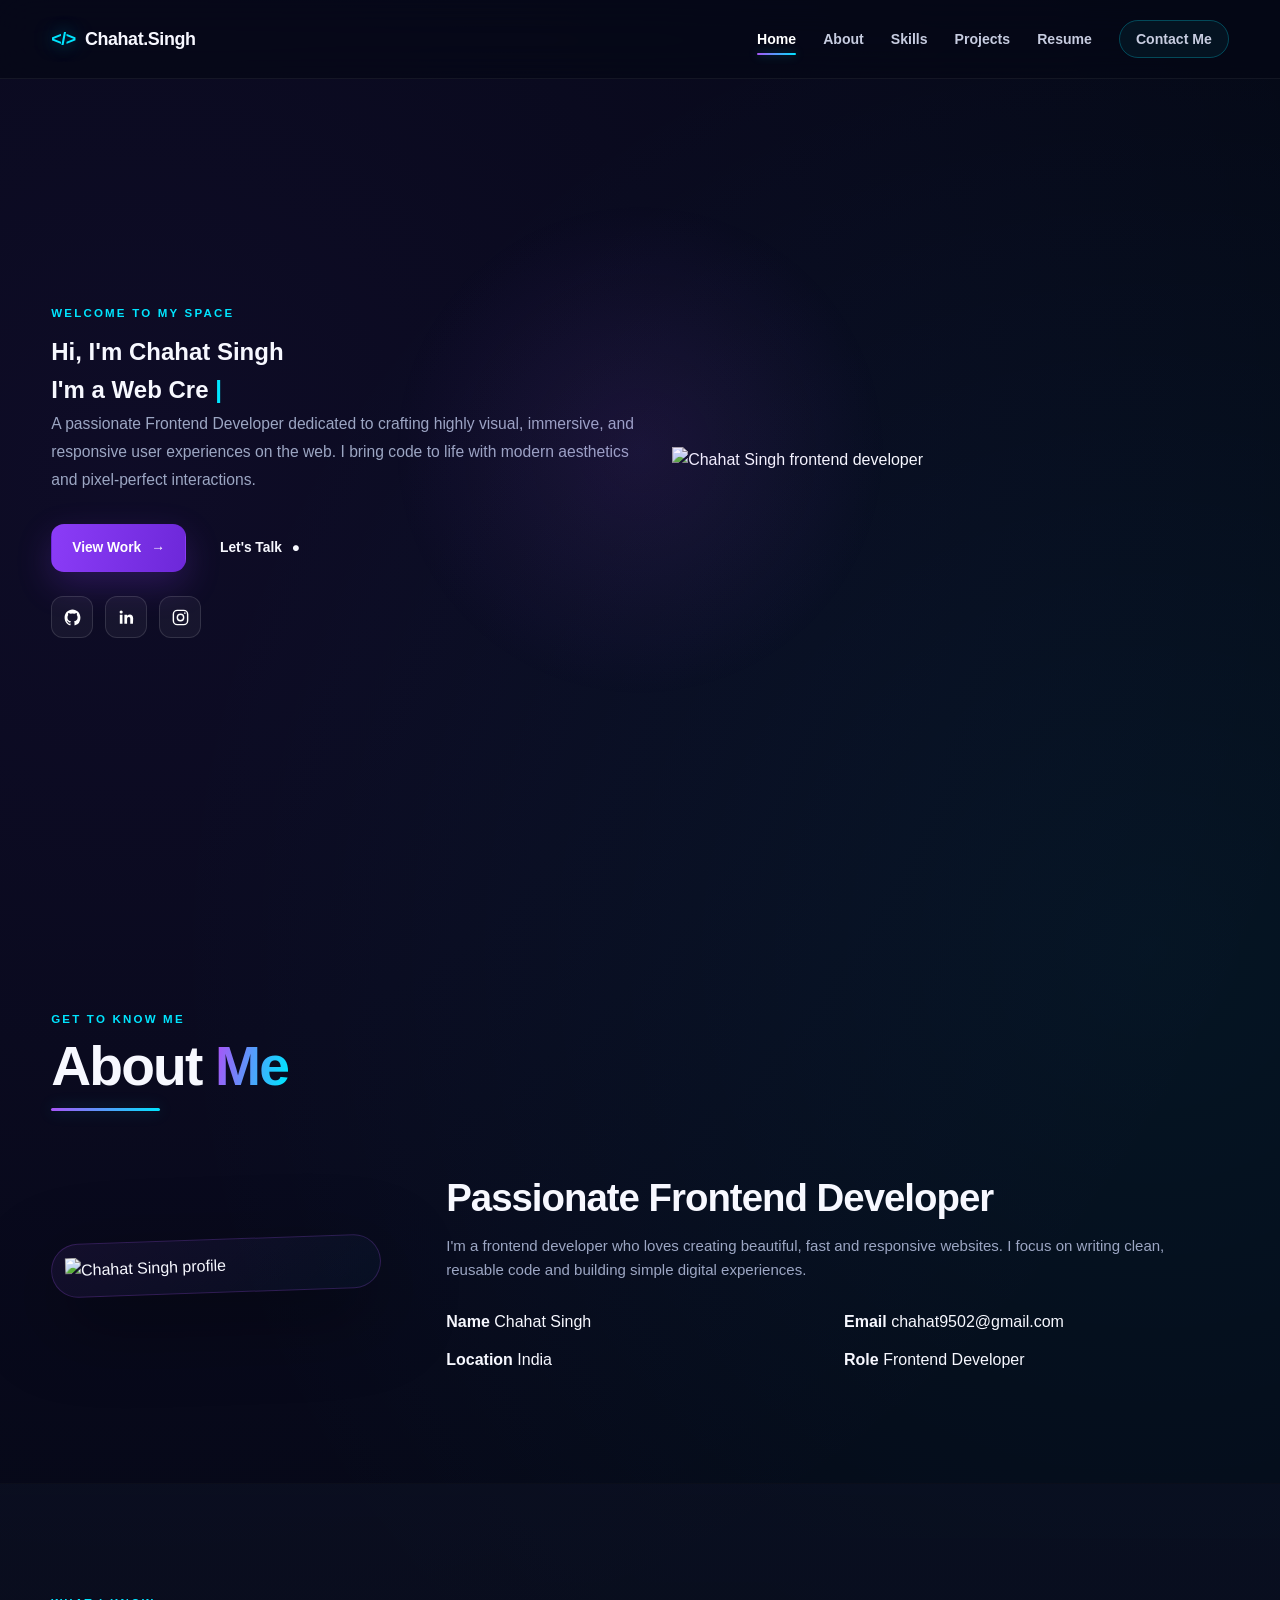
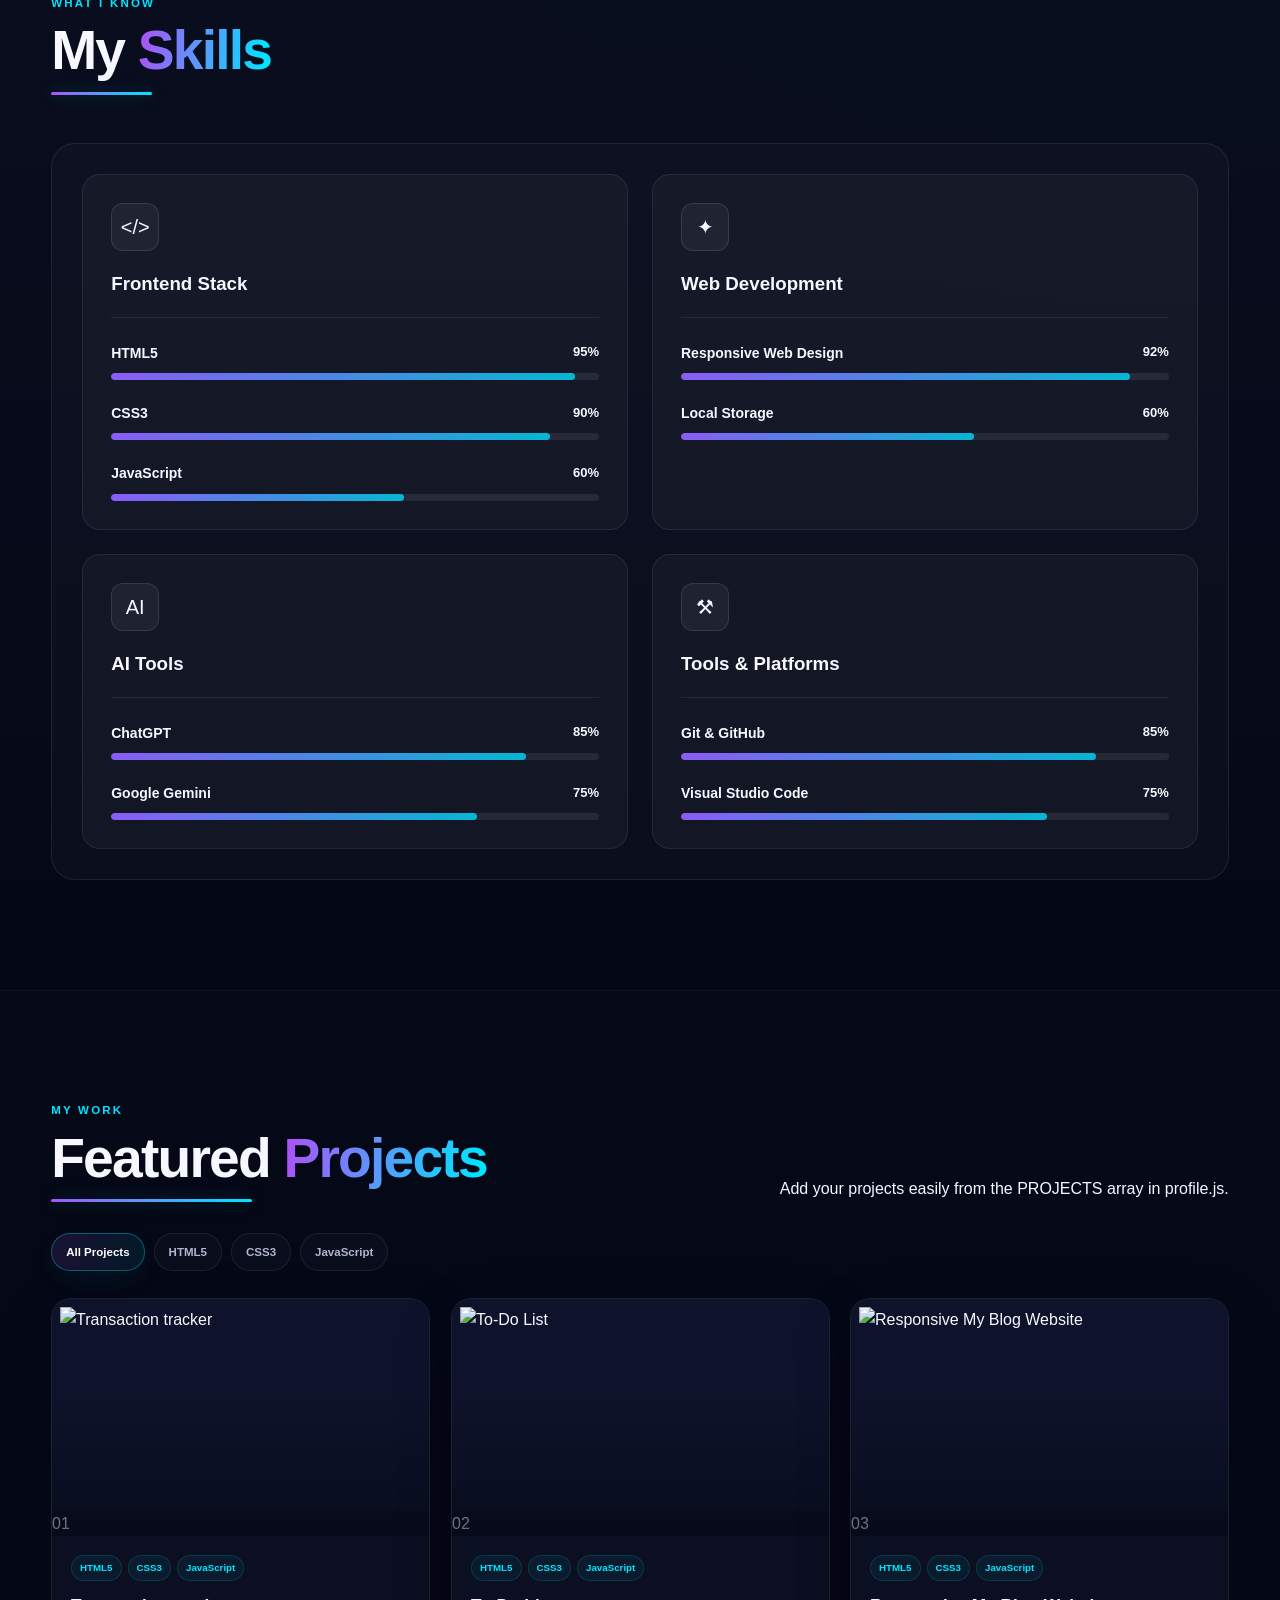
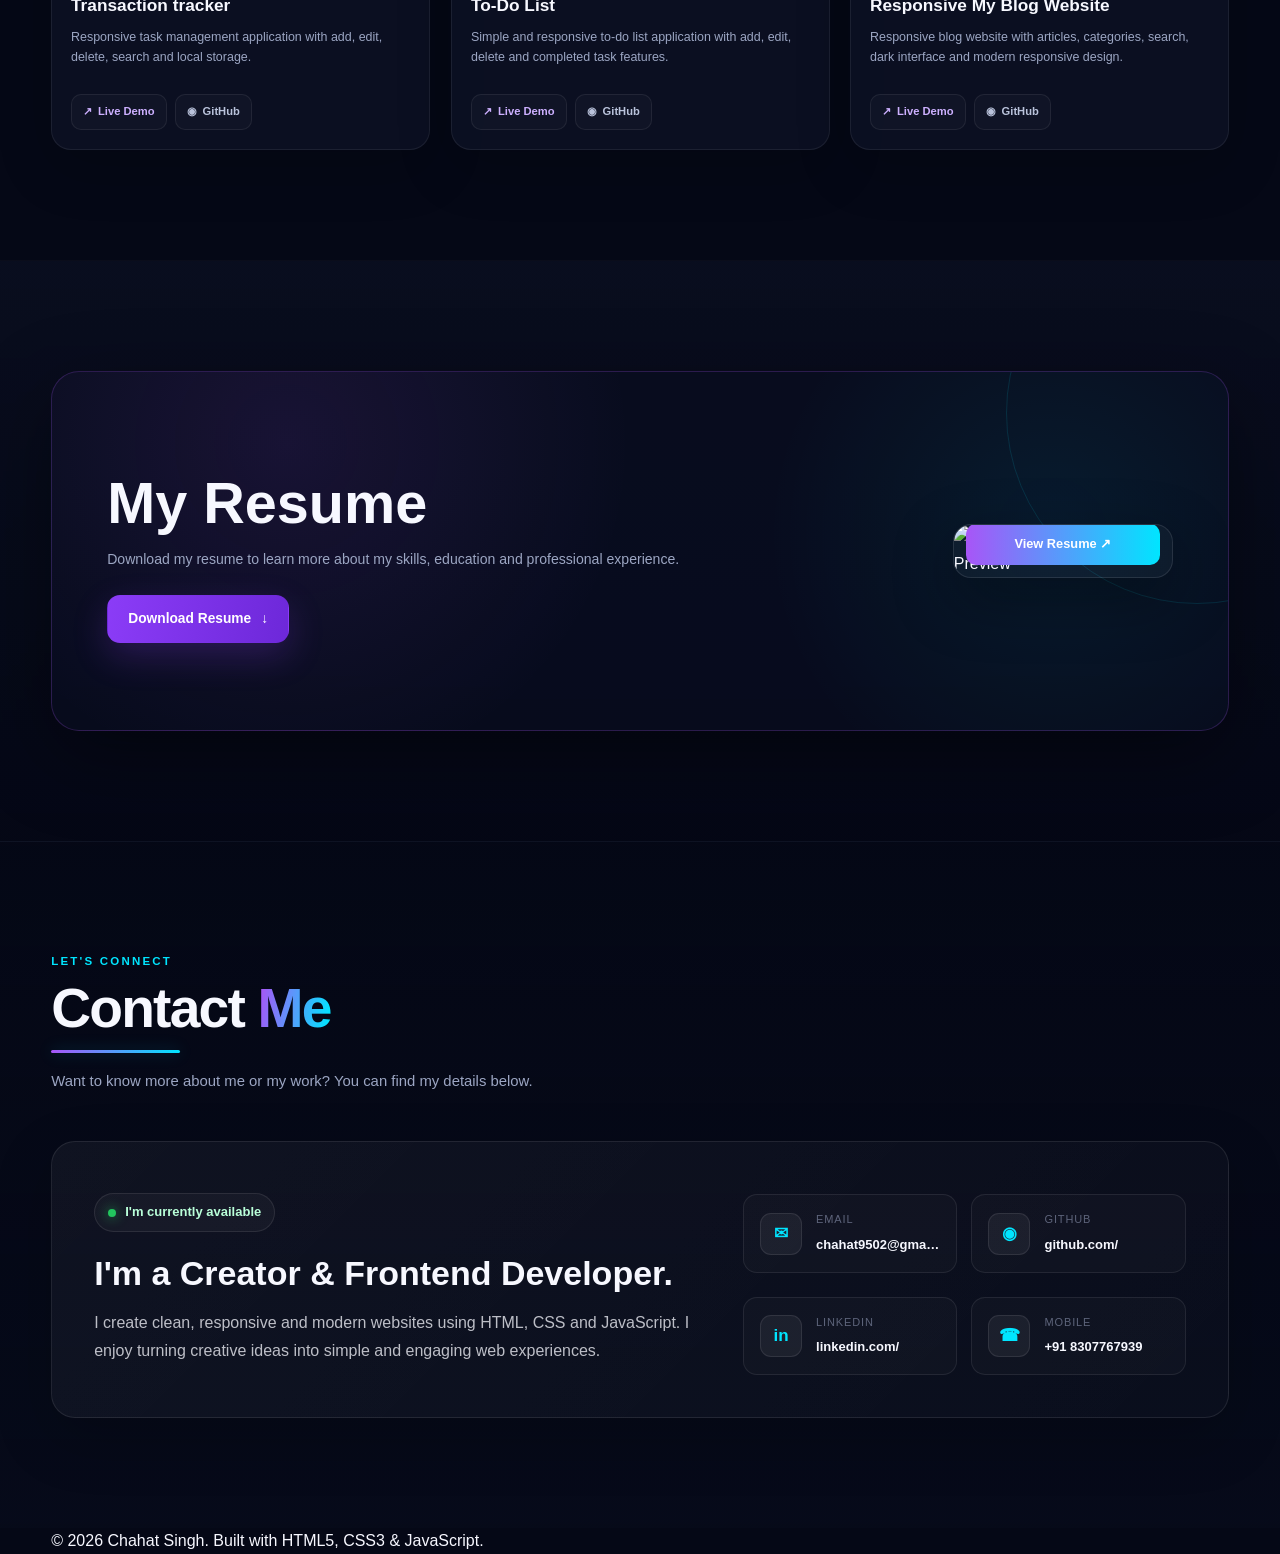
==== index.html @ 779149fe "Rename portofolio.html to index.html" ====
<!DOCTYPE html>
<html lang="en">

<head>

  <meta charset="UTF-8">

  <meta name="viewport" content="width=device-width, initial-scale=1.0">

  <meta
    name="description"
    content="Modern responsive frontend developer portfolio"
  >

  <meta
    name="author"
    content="Chahat Singh"
  >

  <title>Chahat Singh | Frontend Developer</title>

  <link rel="stylesheet" href="profile.css">

</head>


<body>

  <header class="header">

    <nav class="navbar container">

      <a href="#home" class="logo">

        <span class="logo-icon">&lt;/&gt;</span>

        <span>
          Chahat<span class="logo-dot">.</span>Singh
        </span>

      </a>

      <button
        class="menu-toggle"
        id="menuToggle"
        aria-label="Open menu"
        aria-expanded="false"
        type="button"
      >
        ☰
      </button>

      <ul class="nav-links" id="navLinks">

        <li>
          <a
            href="#home"
            class="nav-link active"
          >
            Home
          </a>
        </li>

        <li>
          <a
            href="#about"
            class="nav-link"
          >
            About
          </a>
        </li>

        <li>
          <a
            href="#skills"
            class="nav-link"
          >
            Skills
          </a>
        </li>

        <li>
          <a
            href="#projects"
            class="nav-link"
          >
            Projects
          </a>
        </li>

        <li>
          <a
            href="#resume"
            class="nav-link"
          >
            Resume
          </a>
        </li>

        <li>
          <a
            href="#contact"
            class="nav-link contact-nav"
          >
            Contact Me
          </a>
        </li>

      </ul>

    </nav>

  </header>

  <main>

    <section
      class="hero section"
      id="home"
    >

      <div class="container hero-grid">

        <div class="hero-content">

          <p class="eyebrow">
            WELCOME TO MY SPACE
          </p>


          <h1>
            Hi, I'm
            <span>Chahat Singh</span>
          </h1>


          <h2>

            I'm a

            <span id="typingText">
              Creative Coder
            </span>

            <span class="typing-cursor">
              |
            </span>

          </h2>


          <p class="hero-text">

            A passionate Frontend Developer dedicated to
            crafting highly visual, immersive, and responsive
            user experiences on the web. I bring code to life
            with modern aesthetics and pixel-perfect
            interactions.

          </p>
          <div class="hero-buttons">

            <a
              href="#projects"
              class="btn btn-primary"
            >

              View Work

              <span>→</span>

            </a>


            <a
              href="#contact"
              class="btn btn-outline"
            >

              Let's Talk

              <span>●</span>

            </a>

          </div>

          <div class="social-links">
            <a
              href="https://github.com/chahat9502-crypto"
              target="_blank"
              rel="noopener noreferrer"
              aria-label="GitHub"
              title="GitHub"
              class="social-icon github"
            >

              <svg
                viewBox="0 0 24 24"
                aria-hidden="true"
              >
                <path
                  d="M12 2C6.48 2 2 6.58 2 12.22c0 4.51 2.87 8.34 6.84 9.69.5.1.68-.22.68-.49v-1.73c-2.78.62-3.37-1.37-3.37-1.37-.45-1.18-1.11-1.49-1.11-1.49-.91-.64.07-.63.07-.63 1 .08 1.53 1.06 1.53 1.06.9 1.58 2.34 1.12 2.91.86.09-.67.35-1.12.64-1.38-2.22-.26-4.55-1.15-4.55-5.07 0-1.12.39-2.03 1.03-2.75-.1-.26-.45-1.31.1-2.72 0 0 .84-.28 2.75 1.05a9.2 9.2 0 0 1 5 0c1.91-1.33 2.75-1.05 2.75-1.05.55 1.41.2 2.46.1 2.72.64.72 1.03 1.63 1.03 2.75 0 3.93-2.34 4.8-4.57 5.06.36.32.68.94.68 1.9v2.82c0 .27.18.6.69.49A10.25 10.25 0 0 0 22 12.22C22 6.58 17.52 2 12 2Z"
                />
              </svg>

            </a>

            <a
              href="https://www.linkedin.com/in/chahat-saini-04a1b9371"
              target="_blank"
              rel="noopener noreferrer"
              aria-label="LinkedIn"
              title="LinkedIn"
              class="social-icon linkedin"
            >

              <svg
                viewBox="0 0 24 24"
                aria-hidden="true"
              >
                <path
                  d="M6.94 8.5H3.56V20h3.38V8.5ZM5.25 3A2 2 0 1 0 5.25 7 2 2 0 0 0 5.25 3ZM20.44 13.41c0-3.46-1.85-5.07-4.32-5.07-1.99 0-2.88 1.1-3.38 1.87V8.5H9.36V20h3.38v-5.69c0-1.5.28-2.95 2.14-2.95 1.84 0 1.87 1.72 1.87 3.05V20h3.38l.31-6.59Z"
                />
              </svg>

            </a>

            <a
              href="https://www.instagram.com/"
              target="_blank"
              rel="noopener noreferrer"
              aria-label="Instagram"
              title="Instagram"
              class="social-icon instagram"
            >

              <svg
                viewBox="0 0 24 24"
                aria-hidden="true"
              >
                <rect
                  x="3"
                  y="3"
                  width="18"
                  height="18"
                  rx="5"
                  ry="5"
                />

                <circle
                  cx="12"
                  cy="12"
                  r="4"
                />

                <circle
                  cx="17.5"
                  cy="6.5"
                  r="1"
                  class="instagram-dot"
                />

              </svg>

            </a>

          </div>

        </div>
        <div class="hero-image">

          <div class="glow"></div>

          <div class="hero-ring"></div>

          <img
            src="images/avatar.png"
            alt="Chahat Singh frontend developer"
          >

        </div>

      </div>

    </section>

    <section
      class="section"
      id="about"
    >

      <div class="container">


        <div class="section-heading">

          <p class="eyebrow">
            GET TO KNOW ME
          </p>

          <h2>
            About
            <span>Me</span>
          </h2>

        </div>



        <div class="about-grid reveal">
          <div class="profile-card">

            <div class="profile-glow"></div>

            <img
              src="images/avatar.png"
              alt="Chahat Singh profile"
            >

          </div>
          <div class="about-content">

            <h3>
              Passionate Frontend Developer
            </h3>


            <p>

              I'm a frontend developer who loves creating
              beautiful, fast and responsive websites.
              I focus on writing clean, reusable code
              and building simple digital experiences.

            </p>


            <div class="info-grid">


              <div class="info-item">

                <strong>
                  Name
                </strong>

                <span>
                  Chahat Singh
                </span>

              </div>


              <div class="info-item">

                <strong>
                  Email
                </strong>

                <span>
                  chahat9502@gmail.com
                </span>

              </div>


              <div class="info-item">

                <strong>
                  Location
                </strong>

                <span>
                  India
                </span>

              </div>


              <div class="info-item">

                <strong>
                  Role
                </strong>

                <span>
                  Frontend Developer
                </span>

              </div>


            </div>

          </div>

        </div>

      </div>

    </section>

    <section class="section section-alt" id="skills">
      <div class="container">
        <div class="section-heading">
          <p class="eyebrow">WHAT I KNOW</p>
          <h2>My <span>Skills</span></h2>
        </div>

        <div class="skills-container reveal">
          <div class="skill-card">
            <div class="skill-card-icon">&lt;/&gt;</div>
            <h3>Frontend Stack</h3>
            <div class="skill-line"></div>
            <div class="skill-item">
              <div class="skill-top"><h4>HTML5</h4><span>95%</span></div>
              <div class="progress"><span style="width:95%"></span></div>
            </div>
            <div class="skill-item">
              <div class="skill-top"><h4>CSS3 </h4><span>90%</span></div>
              <div class="progress"><span style="width:90%"></span></div>
            </div>
            <div class="skill-item">
              <div class="skill-top"><h4>JavaScript</h4><span>60%</span></div>
              <div class="progress"><span style="width:60%"></span></div>
            </div>
          </div>

          <div class="skill-card">
            <div class="skill-card-icon">✦</div>
            <h3>Web Development</h3>
            <div class="skill-line"></div>
            <div class="skill-item">
              <div class="skill-top"><h4>Responsive Web Design</h4><span>92%</span></div>
              <div class="progress"><span style="width:92%"></span></div>
            </div>
            <div class="skill-item">
              <div class="skill-top"><h4>Local Storage</h4><span>60%</span></div>
              <div class="progress"><span style="width:60%"></span></div>
            </div>
          </div>

          <div class="skill-card">
            <div class="skill-card-icon">AI</div>
            <h3>AI Tools</h3>
            <div class="skill-line"></div>
            <div class="skill-item">
              <div class="skill-top"><h4>ChatGPT</h4><span>85%</span></div>
              <div class="progress"><span style="width:85%"></span></div>
            </div>
            <div class="skill-item">
              <div class="skill-top"><h4>Google Gemini</h4><span>75%</span></div>
              <div class="progress"><span style="width:75%"></span></div>
            </div>
          </div>

          <div class="skill-card">
            <div class="skill-card-icon">⚒</div>
            <h3>Tools &amp; Platforms</h3>
            <div class="skill-line"></div>
            <div class="skill-item">
              <div class="skill-top"><h4>Git &amp; GitHub</h4><span>85%</span></div>
              <div class="progress"><span style="width:85%"></span></div>
            </div>
            <div class="skill-item">
              <div class="skill-top"><h4>Visual Studio Code</h4><span>75%</span></div>
              <div class="progress"><span style="width:75%"></span></div>
            </div>
          </div>
        </div>
      </div>
    </section>


    <section
      class="section"
      id="projects"
    >

      <div class="container">


        <div class="section-heading project-heading">

          <div>

            <p class="eyebrow">
              MY WORK
            </p>

            <h2>
              Featured
              <span>Projects</span>
            </h2>

          </div>


          <p class="small-note">

            Add your projects easily from
            the PROJECTS array in profile.js.

          </p>

        </div>


        <div class="project-filters">

          <button
            class="filter-btn active"
            data-filter="all"
            type="button"
          >
            All Projects
          </button>


          <button
            class="filter-btn"
            data-filter="HTML"
            type="button"
          >
            HTML5
          </button>


          <button
            class="filter-btn"
            data-filter="CSS"
            type="button"
          >
            CSS3
          </button>


          <button
            class="filter-btn"
            data-filter="JavaScript"
            type="button"
          >
            JavaScript
          </button>

        </div>


        <div
          class="projects-grid reveal"
          id="projectsGrid"
        >
        </div>

      </div>

    </section>

<section
      class="section section-alt"
      id="resume"
    >

      <div class="container">


        <div class="resume-box reveal">


          <div class="resume-content">

          


            <h2>
              My
              <span>Resume</span>
            </h2>


            <p>

              Download my resume to learn more
              about my skills, education and
              professional experience.

            </p>


            <a
              href="resume.pdf"
              download
              class="btn btn-primary"
            >

              Download Resume

              <span>↓</span>

            </a>

          </div>



          <div class="resume-preview">

  <img
    src="images/resume.png"
    alt="Chahat Singh Resume Preview"
  >

  <a
    href="resume.pdf"
    target="_blank"
    rel="noopener noreferrer"
    class="resume-preview-btn"
  >
    View Resume ↗
  </a>

</div>

          </div>


        </div>

      </div>

    </section>


    <section
      class="section contact-section"
      id="contact"
    >

      <div class="container">


        <div class="section-heading reveal">

          <p class="eyebrow">
            LET'S CONNECT
          </p>

          <h2>
            Contact
            <span>Me</span>
          </h2>

          <p class="section-description">

            Want to know more about me or my work?
            You can find my details below.

          </p>

        </div>


        <div class="simple-contact-card reveal">


          <!-- LEFT -->

          <div class="simple-contact-intro">


            <div class="online-status">

              <span></span>

              I'm currently available

            </div>


            <h3>
              I'm a Creator & Frontend Developer.
            </h3>


            <p>

              I create clean, responsive and modern
              websites using HTML, CSS and JavaScript.
              I enjoy turning creative ideas into
              simple and engaging web experiences.

            </p>

          </div>


          <div class="simple-contact-details">


            <a
              href="mailto:youremail@gmail.com"
              class="simple-contact-item"
            >

              <span class="simple-contact-icon">
                ✉
              </span>

              <span>

                <small>
                  Email
                </small>

                <strong>
                  chahat9502@gmail.com
                </strong>

              </span>

            </a>


            <a
              href="https://github.com/chahat9502-crypto"
              target="_blank"
              rel="noopener noreferrer"
              class="simple-contact-item"
            >

              <span class="simple-contact-icon">
                ◉
              </span>

              <span>

                <small>
                  GitHub
                </small>

                <strong>
                  github.com/
                </strong>

              </span>

            </a>


            <a
              href="https://www.linkedin.com/in/chahat-saini-04a1b9371"
              target="_blank"
              rel="noopener noreferrer"
              class="simple-contact-item"
            >

              <span class="simple-contact-icon">
                in
              </span>

              <span>

                <small>
                  LinkedIn
                </small>

                <strong>
                  linkedin.com/
                </strong>

              </span>

            </a>


<a
  href="tel:+918307767939"
  class="simple-contact-item"
>
  <span class="simple-contact-icon">
    ☎
  </span>

  <span>
    <small>Mobile</small>
    <strong>+91 8307767939</strong>
  </span>
</a>

          </div>

        </div>

      </div>

    </section>


  </main>

<footer>

    <div class="container">

      <p>

        © 2026 Chahat Singh.
        Built with HTML5, CSS3 & JavaScript.

      </p>

    </div>

  </footer>


  <button
    class="back-top"
    id="backTop"
    aria-label="Back to top"
    type="button"
  >
    ↑
  </button>


  <script
    src="profile.js"
    defer
  ></script>


</body>

</html>
---- profile.css ----
:root {
  --bg: #050816;
  --bg-2: #080b18;
  --bg-soft: #0b1022;
  --card: rgba(13, 18, 38, 0.78);
  --card-strong: rgba(16, 22, 47, 0.94);
  --text: #f7f8ff;
  --muted: #9ca6c3;
  --purple: #a855f7;
  --purple-2: #7c3aed;
  --cyan: #00e5ff;
  --cyan-2: #22d3ee;
  --pink: #ec4899;
  --green: #42f5a7;
  --danger: #ff6b8a;
  --border: rgba(168, 85, 247, .22);
  --border-cyan: rgba(0, 229, 255, .25);
  --shadow: 0 25px 80px rgba(0,0,0,.38);
  --shadow-purple: 0 20px 70px rgba(168,85,247,.18);
  --max-width: 1180px;
  --radius: 22px;
}

* {
  margin: 0;
  padding: 0;
  box-sizing: border-box;
}

html {
  scroll-behavior: smooth;
}

body {
  font-family: Inter, Arial, Helvetica, sans-serif;
  background:
    radial-gradient(circle at 10% 10%, rgba(124,58,237,.08), transparent 28%),
    radial-gradient(circle at 90% 20%, rgba(0,229,255,.06), transparent 25%),
    var(--bg);
  color: var(--text);
  line-height: 1.6;
  overflow-x: hidden;
}

body.light {
  --bg: #f5f7ff;
  --bg-2: #eef2ff;
  --bg-soft: #e9edfa;
  --card: rgba(255,255,255,.82);
  --card-strong: rgba(255,255,255,.96);
  --text: #11152a;
  --muted: #5c6680;
  --border: rgba(124,58,237,.18);
  --border-cyan: rgba(8,145,178,.2);
}

body::selection {
  background: rgba(168,85,247,.35);
  color: white;
}

a {
  color: inherit;
  text-decoration: none;
}

button,
input,
textarea {
  font: inherit;
}

button {
  cursor: pointer;
}

img {
  max-width: 100%;
  display: block;
}

.container {
  width: min(92%, var(--max-width));
  margin-inline: auto;
}

.section {
  position: relative;
  padding: 110px 0;
  scroll-margin-top: 80px;
}

.section-alt {
  background:
    linear-gradient(180deg, rgba(11,16,34,.72), rgba(5,8,22,.92));
  border-top: 1px solid rgba(255,255,255,.025);
  border-bottom: 1px solid rgba(255,255,255,.025);
}

.background-effects {
  position: fixed;
  inset: 0;
  pointer-events: none;
  z-index: -2;
  overflow: hidden;
}

.bg-orb {
  position: absolute;
  border-radius: 50%;
  filter: blur(90px);
  opacity: .18;
  animation: orbFloat 10s ease-in-out infinite;
}

.orb-1 {
  width: 330px;
  height: 330px;
  background: var(--purple);
  top: 5%;
  left: -100px;
}

.orb-2 {
  width: 300px;
  height: 300px;
  background: var(--cyan);
  top: 42%;
  right: -100px;
  animation-delay: -3s;
}

.orb-3 {
  width: 240px;
  height: 240px;
  background: var(--pink);
  bottom: -100px;
  left: 42%;
  animation-delay: -6s;
}

.grid-overlay {
  position: absolute;
  inset: 0;
  opacity: .16;
  background-image:
    linear-gradient(rgba(255,255,255,.025) 1px, transparent 1px),
    linear-gradient(90deg, rgba(255,255,255,.025) 1px, transparent 1px);
  background-size: 55px 55px;
  mask-image: linear-gradient(to bottom, black, transparent 90%);
}

@keyframes orbFloat {
  0%,100% { transform: translate3d(0,0,0) scale(1); }
  50% { transform: translate3d(25px,-30px,0) scale(1.08); }
}
body.has-pointer::before {
  content: "";
  position: fixed;
  inset: 0;
  pointer-events: none;
  z-index: 9998;
  background: radial-gradient(
    450px circle at var(--mouse-x, 50%) var(--mouse-y, 50%),
    rgba(168,85,247,.10),
    transparent 55%
  );
}

.header {
  position: fixed;
  top: 0;
  left: 0;
  width: 100%;
  z-index: 1000;
  background: rgba(5,8,22,.68);
  backdrop-filter: blur(20px);
  -webkit-backdrop-filter: blur(20px);
  border-bottom: 1px solid rgba(255,255,255,.06);
  transition: .35s ease;
}

.header.scrolled {
  background: rgba(5,8,22,.92);
  box-shadow: 0 10px 40px rgba(0,0,0,.2);
}

.navbar {
  min-height: 78px;
  display: flex;
  align-items: center;
  justify-content: space-between;
}

.logo {
  display: inline-flex;
  align-items: center;
  gap: 9px;
  font-family: "Space Grotesk", sans-serif;
  font-size: 1.12rem;
  font-weight: 700;
  letter-spacing: -.4px;
}

.logo-icon {
  color: var(--cyan);
  text-shadow: 0 0 18px rgba(0,229,255,.5);
  font-weight: 800;
}

.logo-text b,
.footer-logo b {
  background: linear-gradient(90deg,var(--purple),var(--cyan));
  -webkit-background-clip: text;
  background-clip: text;
  color: transparent;
}

.nav-links {
  display: flex;
  align-items: center;
  gap: 27px;
  list-style: none;
}

.nav-link {
  position: relative;
  color: #c7cce0;
  font-size: .88rem;
  font-weight: 600;
  padding: 29px 0;
  transition: color .25s ease;
}

.nav-link::after {
  content: "";
  position: absolute;
  left: 0;
  bottom: 21px;
  width: 0;
  height: 2px;
  border-radius: 20px;
  background: linear-gradient(90deg,var(--purple),var(--cyan));
  box-shadow: 0 0 10px rgba(0,229,255,.35);
  transition: width .3s ease;
}

.nav-link:hover,
.nav-link.active {
  color: white;
}

.nav-link:hover::after,
.nav-link.active::after {
  width: 100%;
}

.contact-nav {
  padding: 10px 16px;
  border: 1px solid rgba(0,229,255,.25);
  border-radius: 999px;
  background: rgba(0,229,255,.05);
}

.contact-nav::after {
  display: none;
}

.contact-nav:hover {
  border-color: rgba(0,229,255,.55);
  box-shadow: 0 0 25px rgba(0,229,255,.1);
}

.theme-btn,
.menu-toggle {
  width: 42px;
  height: 42px;
  border: 1px solid var(--border);
  border-radius: 12px;
  background: rgba(255,255,255,.035);
  color: var(--text);
  display: grid;
  place-items: center;
  transition: .25s ease;
}

.theme-btn:hover,
.menu-toggle:hover {
  color: var(--cyan);
  border-color: var(--border-cyan);
  transform: translateY(-2px);
  box-shadow: 0 10px 30px rgba(0,229,255,.08);
}

.menu-toggle {
  display: none;
  gap: 4px;
  flex-direction: column;
}

.menu-toggle span {
  width: 19px;
  height: 2px;
  border-radius: 5px;
  background: currentColor;
  transition: .3s ease;
}

/* =========================================================
   HERO
========================================================= */

.hero {
  min-height: 100vh;
  display: grid;
  align-items: center;
  padding-top: 130px;
  overflow: hidden;
}

.hero-grid {
  display: grid;
  grid-template-columns: 1fr .95fr;
  align-items: center;
  gap: 35px;
}

.hero-content {
  position: relative;
  z-index: 3;
}

.hero-badge,
.resume-label,
.about-label {
  width: fit-content;
  display: inline-flex;
  align-items: center;
  gap: 9px;
  padding: 7px 12px;
  border: 1px solid rgba(0,229,255,.18);
  border-radius: 999px;
  background: rgba(0,229,255,.045);
  color: #b9f8ff;
  font-size: .68rem;
  font-weight: 800;
  letter-spacing: 1.4px;
}

.status-dot {
  width: 7px;
  height: 7px;
  flex: 0 0 7px;
  border-radius: 50%;
  background: var(--green);
  box-shadow: 0 0 14px rgba(66,245,167,.9);
  animation: statusPulse 1.8s ease-in-out infinite;
}

@keyframes statusPulse {
  0%,100% { box-shadow: 0 0 6px rgba(66,245,167,.5); }
  50% { box-shadow: 0 0 18px rgba(66,245,167,1); }
}

.eyebrow {
  color: var(--cyan);
  font-size: .72rem;
  letter-spacing: 2.2px;
  font-weight: 800;
  margin-bottom: 11px;
}

.hero .eyebrow {
  margin-top: 22px;
}

.hero-title {
  max-width: 780px;
  font-family: "Space Grotesk", sans-serif;
  font-size: clamp(3.5rem, 7.2vw, 6.4rem);
  line-height: .93;
  letter-spacing: -4px;
  margin-bottom: 19px;
}

.gradient-text,
.hero-role span,
.section-heading h2 span {
  background: linear-gradient(100deg,var(--purple) 5%,var(--cyan) 95%);
  -webkit-background-clip: text;
  background-clip: text;
  color: transparent;
}

.hero-role {
  font-family: "Space Grotesk", sans-serif;
  font-size: clamp(1.45rem, 3vw, 2.2rem);
  letter-spacing: -.8px;
  margin-bottom: 20px;
}

.typing-cursor {
  color: var(--cyan);
  animation: blinkCursor .8s steps(1) infinite;
}

@keyframes blinkCursor {
  50% { opacity: 0; }
}

.hero-text {
  max-width: 650px;
  color: var(--muted);
  font-size: .98rem;
  line-height: 1.8;
  margin-bottom: 30px;
}

.hero-buttons {
  display: flex;
  flex-wrap: wrap;
  gap: 13px;
}

.btn {
  position: relative;
  isolation: isolate;
  display: inline-flex;
  align-items: center;
  justify-content: center;
  gap: 10px;
  min-height: 48px;
  border: 1px solid transparent;
  border-radius: 13px;
  padding: 12px 20px;
  font-weight: 800;
  font-size: .86rem;
  overflow: hidden;
  transition: transform .28s ease, border-color .28s ease, box-shadow .28s ease;
}

.btn::before {
  content: "";
  position: absolute;
  inset: 0;
  left: -130%;
  width: 65%;
  transform: skewX(-20deg);
  background: linear-gradient(90deg,transparent,rgba(255,255,255,.28),transparent);
  transition: left .65s ease;
  z-index: -1;
}

.btn:hover::before {
  left: 145%;
}

.btn:hover {
  transform: translateY(-4px);
}

.btn-primary {
  color: white;
  background: linear-gradient(100deg,#8b3cf7,#6d28d9);
  box-shadow: 0 13px 35px rgba(139,60,247,.23);
  animation: buttonGlow 3s ease-in-out infinite;
}

.btn-primary:hover {
  box-shadow: 0 18px 45px rgba(168,85,247,.32);
}

.btn-glass {
  color: var(--text);
  border-color: rgba(255,255,255,.11);
  background: rgba(255,255,255,.045);
  backdrop-filter: blur(12px);
}

.btn-glass:hover {
  border-color: rgba(0,229,255,.4);
  box-shadow: 0 12px 35px rgba(0,229,255,.08);
}

@keyframes buttonGlow {
  0%,100% { box-shadow: 0 13px 35px rgba(139,60,247,.20); }
  50% { box-shadow: 0 15px 42px rgba(0,229,255,.13); }
}
.hero-visual {
  position: relative;
  min-height: 590px;
  display: grid;
  place-items: center;
  perspective: 1200px;
}

.hero-glow {
  position: absolute;
  width: 360px;
  height: 360px;
  border-radius: 50%;
  background: linear-gradient(120deg,var(--purple),var(--cyan));
  filter: blur(90px);
  opacity: .24;
  animation: heroGlow 4s ease-in-out infinite;
}

@keyframes heroGlow {
  0%,100% { transform: scale(.85); opacity: .18; }
  50% { transform: scale(1.12); opacity: .34; }
}

.hero-image-frame {
  position: relative;
  width: min(76%, 470px);
  aspect-ratio: 1/1;
  padding: 10px;
  border-radius: 42% 58% 55% 45% / 48% 42% 58% 52%;
  background: linear-gradient(135deg,rgba(168,85,247,.9),rgba(0,229,255,.8),rgba(168,85,247,.4));
  box-shadow:
    0 0 0 1px rgba(255,255,255,.08),
    0 35px 100px rgba(0,0,0,.45),
    0 0 80px rgba(168,85,247,.14);
  animation: morphImage 9s ease-in-out infinite, imageFloat 5s ease-in-out infinite;
  transform-style: preserve-3d;
  z-index: 3;
}

@keyframes morphImage {
  0%,100% { border-radius: 42% 58% 55% 45% / 48% 42% 58% 52%; }
  50% { border-radius: 55% 45% 42% 58% / 45% 55% 48% 52%; }
}

@keyframes imageFloat {
  0%,100% { transform: translateY(0) rotateX(0deg) rotateY(0deg); }
  50% { transform: translateY(-13px) rotateX(1deg) rotateY(-2deg); }
}

.image-border {
  position: absolute;
  inset: -12px;
  border-radius: inherit;
  border: 1px solid rgba(0,229,255,.22);
  box-shadow: 0 0 40px rgba(0,229,255,.12);
  animation: borderSpin 10s linear infinite;
}

@keyframes borderSpin {
  to { transform: rotate(360deg); }
}

.image-inner {
  position: relative;
  width: 100%;
  height: 100%;
  overflow: hidden;
  border-radius: inherit;
  background: #0c1022;
  border: 1px solid rgba(255,255,255,.08);
}

.image-inner::before {
  content: "";
  position: absolute;
  inset: 0;
  z-index: 2;
  pointer-events: none;
  background:
    linear-gradient(120deg,transparent 25%,rgba(255,255,255,.08),transparent 55%);
  transform: translateX(-100%);
  animation: imageShine 4.5s ease-in-out infinite;
}

.image-inner::after {
  content: "";
  position: absolute;
  left: 0;
  right: 0;
  top: -10%;
  height: 18%;
  z-index: 3;
  background: linear-gradient(
    to bottom,
    transparent,
    rgba(0,229,255,.18),
    transparent
  );
  filter: blur(2px);
  animation: scanLine 4.2s linear infinite;
}

@keyframes imageShine {
  0%,55% { transform: translateX(-110%); }
  75%,100% { transform: translateX(110%); }
}

@keyframes scanLine {
  0% { top: -20%; opacity: 0; }
  15% { opacity: .8; }
  75% { opacity: .4; }
  100% { top: 110%; opacity: 0; }
}

.hero-image-frame img {
  width: 100%;
  height: 100%;
  object-fit: cover;
  object-position: center;
  filter: saturate(1.05) contrast(1.04);
  transition: transform .6s cubic-bezier(.2,.8,.2,1), filter .5s ease;
}

.hero-image-frame:hover img {
  transform: scale(1.06);
  filter: saturate(1.15) contrast(1.06) brightness(1.05);
}

/* Orbit rings */
.hero-orbit {
  position: absolute;
  border: 1px solid rgba(168,85,247,.22);
  border-radius: 50%;
  pointer-events: none;
}

.orbit-one {
  width: 520px;
  height: 300px;
  transform: rotate(-24deg);
  animation: orbitSpin 12s linear infinite;
}

.orbit-two {
  width: 500px;
  height: 500px;
  border-color: rgba(0,229,255,.13);
  animation: orbitSpinReverse 16s linear infinite;
}

.orbit-three {
  width: 620px;
  height: 350px;
  transform: rotate(38deg);
  border-style: dashed;
  border-color: rgba(236,72,153,.12);
  animation: orbitSpin 22s linear infinite;
}

@keyframes orbitSpin {
  to { transform: rotate(336deg); }
}

@keyframes orbitSpinReverse {
  to { transform: rotate(-360deg); }
}

/* Floating badges */
.floating-code {
  position: absolute;
  z-index: 8;
  min-width: 70px;
  padding: 10px 12px;
  display: flex;
  align-items: center;
  justify-content: center;
  gap: 7px;
  border: 1px solid rgba(255,255,255,.1);
  border-radius: 14px;
  background: rgba(10,14,31,.75);
  backdrop-filter: blur(14px);
  box-shadow: 0 18px 45px rgba(0,0,0,.28);
  font-size: .72rem;
  font-weight: 800;
}

.code-html {
  top: 19%;
  left: 6%;
  color: #ff7043;
  animation: badgeFloat 4s ease-in-out infinite;
}

.code-css {
  right: 5%;
  top: 35%;
  color: #38bdf8;
  animation: badgeFloat 4.5s ease-in-out infinite -1.2s;
}

.code-js {
  left: 13%;
  bottom: 17%;
  color: #facc15;
  animation: badgeFloat 5s ease-in-out infinite -2.3s;
}

@keyframes badgeFloat {
  0%,100% { transform: translateY(0) rotate(0deg); }
  50% { transform: translateY(-12px) rotate(2deg); }
}

.developer-status {
  position: absolute;
  right: 3%;
  bottom: 12%;
  z-index: 8;
  display: flex;
  align-items: center;
  gap: 10px;
  padding: 11px 14px;
  border: 1px solid rgba(66,245,167,.18);
  border-radius: 15px;
  background: rgba(8,13,28,.78);
  backdrop-filter: blur(14px);
  box-shadow: 0 20px 45px rgba(0,0,0,.28);
  animation: badgeFloat 5.5s ease-in-out infinite -1.5s;
}

.developer-status strong,
.developer-status small {
  display: block;
}

.developer-status strong {
  font-size: .76rem;
}

.developer-status small {
  color: var(--muted);
  font-size: .64rem;
}

.particle {
  position: absolute;
  width: 5px;
  height: 5px;
  border-radius: 50%;
  background: var(--cyan);
  box-shadow: 0 0 15px currentColor;
  animation: particleMove 5s ease-in-out infinite;
}

.particle-1 { left: 12%; top: 16%; }
.particle-2 { right: 16%; top: 19%; background: var(--purple); animation-delay:-1s; }
.particle-3 { left: 20%; bottom: 13%; animation-delay:-2s; }
.particle-4 { right: 9%; bottom: 27%; background: var(--pink); animation-delay:-3s; }
.particle-5 { right: 28%; top: 8%; animation-delay:-4s; }

@keyframes particleMove {
  0%,100% { transform: translate3d(0,0,0); opacity:.25; }
  50% { transform: translate3d(10px,-22px,0); opacity:1; }
}

.scroll-indicator {
  position: absolute;
  left: 50%;
  bottom: 25px;
  transform: translateX(-50%);
  display: inline-flex;
  flex-direction: column;
  align-items: center;
  gap: 5px;
  color: #7f8aa9;
  font-size: .63rem;
  letter-spacing: 1.5px;
  text-transform: uppercase;
  animation: scrollBounce 2s ease-in-out infinite;
}

.scroll-indicator i {
  color: var(--cyan);
}

@keyframes scrollBounce {
  0%,100% { transform: translate(-50%,0); }
  50% { transform: translate(-50%,7px); }
}

.section-heading {
  margin-bottom: 48px;
}

.section-heading h2 {
  position: relative;
  width: fit-content;
  font-family: "Space Grotesk", sans-serif;
  font-size: clamp(2.2rem,5vw,3.45rem);
  line-height: 1;
  letter-spacing: -1.8px;
}

.section-heading h2::after {
  content: "";
  display: block;
  width: 46%;
  height: 3px;
  margin-top: 13px;
  border-radius: 99px;
  background: linear-gradient(90deg,var(--purple),var(--cyan));
  box-shadow: 0 0 15px rgba(0,229,255,.25);
  animation: lineGrow 1s ease both;
}

@keyframes lineGrow {
  from { width: 0; opacity: 0; }
  to { width: 46%; opacity: 1; }
}

.section-description {
  max-width: 650px;
  color: var(--muted);
  margin-top: 17px;
  font-size: .93rem;
}

/* =========================================================
   ABOUT
========================================================= */

.about-grid {
  display: grid;
  grid-template-columns: 330px 1fr;
  gap: 65px;
  align-items: center;
}

.profile-card {
  position: relative;
  padding: 13px;
  border: 1px solid var(--border);
  border-radius: 28px;
  background: linear-gradient(145deg,rgba(168,85,247,.07),rgba(0,229,255,.025));
  box-shadow: var(--shadow);
  transform: rotate(-2deg);
  transition: .4s ease;
}

.profile-card:hover {
  transform: rotate(0) translateY(-8px);
  border-color: rgba(0,229,255,.35);
  box-shadow: var(--shadow),0 0 55px rgba(168,85,247,.13);
}

.profile-card-glow {
  position: absolute;
  inset: 15%;
  border-radius: 50%;
  background: var(--purple);
  filter: blur(60px);
  opacity: .16;
}

.profile-image {
  position: relative;
  z-index: 2;
  overflow: hidden;
  border-radius: 19px;
  border: 1px solid rgba(255,255,255,.07);
}

.profile-image img {
  width: 100%;
  aspect-ratio: 1/1.15;
  object-fit: cover;
  transition: transform .6s ease;
}

.profile-card:hover .profile-image img {
  transform: scale(1.05);
}

.profile-caption {
  position: absolute;
  left: 28px;
  right: 28px;
  bottom: 25px;
  z-index: 5;
  display: flex;
  align-items: center;
  gap: 9px;
  padding: 10px 12px;
  border: 1px solid rgba(255,255,255,.09);
  border-radius: 14px;
  background: rgba(5,8,22,.72);
  backdrop-filter: blur(14px);
}

.profile-caption strong,
.profile-caption small {
  display: block;
}

.profile-caption strong {
  font-size: .72rem;
}

.profile-caption small {
  color: var(--muted);
  font-size: .61rem;
}

.profile-decoration {
  position: absolute;
  width: 50px;
  height: 50px;
  border: 1px solid rgba(0,229,255,.25);
  border-radius: 15px;
  animation: decoFloat 4s ease-in-out infinite;
}

.decoration-one {
  top: -18px;
  right: -18px;
}

.decoration-two {
  left: -20px;
  bottom: -17px;
  border-color: rgba(168,85,247,.25);
  animation-delay:-2s;
}

@keyframes decoFloat {
  0%,100% { transform: rotate(0) translateY(0); }
  50% { transform: rotate(10deg) translateY(-8px); }
}

.about-label {
  color: #d9c3ff;
  border-color: rgba(168,85,247,.18);
  background: rgba(168,85,247,.06);
}

.about-content h3 {
  margin: 17px 0 15px;
  font-family: "Space Grotesk",sans-serif;
  font-size: clamp(1.8rem,3vw,2.45rem);
  line-height: 1.12;
  letter-spacing: -1px;
}

.about-content > p {
  max-width: 760px;
  color: var(--muted);
  font-size: .94rem;
  margin-bottom: 13px;
}

.info-grid {
  display: grid;
  grid-template-columns: repeat(2,minmax(0,1fr));
  gap: 13px;
  margin-top: 27px;
}

.info-card {
  display: flex;
  align-items: center;
  gap: 12px;
  padding: 14px;
  border: 1px solid rgba(255,255,255,.07);
  border-radius: 15px;
  background: rgba(255,255,255,.025);
  transition: .3s ease;
}

.info-card:hover {
  transform: translateY(-4px);
  border-color: rgba(0,229,255,.25);
  background: rgba(0,229,255,.035);
}

.info-icon {
  width: 37px;
  height: 37px;
  flex: 0 0 37px;
  display: grid;
  place-items: center;
  border-radius: 11px;
  color: var(--cyan);
  background: rgba(0,229,255,.08);
}

.info-card strong,
.info-card span {
  display: block;
}

.info-card strong {
  color: #aab4d0;
  font-size: .68rem;
}

.info-card span {
  margin-top: 2px;
  color: var(--text);
  font-size: .78rem;
}

.project-heading {
  display: flex;
  align-items: end;
  justify-content: space-between;
  gap: 25px;
}

.project-counter {
  min-width: 110px;
  padding: 12px 16px;
  border: 1px solid var(--border);
  border-radius: 16px;
  background: rgba(255,255,255,.025);
  text-align: center;
}

.project-counter span {
  display: block;
  color: var(--cyan);
  font-family: "Space Grotesk",sans-serif;
  font-size: 1.55rem;
  font-weight: 800;
}

.project-counter small {
  color: var(--muted);
  font-size: .62rem;
  text-transform: uppercase;
  letter-spacing: 1px;
}

.project-filters {
  display: flex;
  flex-wrap: wrap;
  gap: 9px;
  margin: -17px 0 27px;
}

.filter-btn {
  padding: 9px 14px;
  border: 1px solid rgba(255,255,255,.08);
  border-radius: 999px;
  color: #aeb7d1;
  background: rgba(255,255,255,.025);
  font-size: .72rem;
  font-weight: 750;
  transition: .25s ease;
}

.filter-btn:hover,
.filter-btn.active {
  color: white;
  border-color: rgba(0,229,255,.35);
  background: linear-gradient(90deg,rgba(168,85,247,.13),rgba(0,229,255,.08));
  box-shadow: 0 10px 25px rgba(0,229,255,.05);
}

.projects-grid {
  display: grid;
  grid-template-columns: repeat(3,1fr);
  gap: 21px;
}

.project-card {
  position: relative;
  overflow: hidden;
  background: var(--card);
  border: 1px solid rgba(255,255,255,.07);
  border-radius: 20px;
  box-shadow: 0 18px 55px rgba(0,0,0,.18);
  transform-style: preserve-3d;
  will-change: transform;
  transition: transform .35s ease,border-color .35s ease,box-shadow .35s ease;
}

.project-card:hover {
  border-color: rgba(0,229,255,.3);
  box-shadow: 0 25px 70px rgba(0,0,0,.32),0 0 35px rgba(168,85,247,.07);
}

.project-card::after {
  content: "";
  position: absolute;
  inset: 0;
  pointer-events: none;
  border-radius: inherit;
  background: radial-gradient(
    300px circle at var(--card-x,50%) var(--card-y,50%),
    rgba(0,229,255,.11),
    transparent 48%
  );
  opacity: 0;
  transition: opacity .25s ease;
}

.project-card:hover::after {
  opacity: 1;
}

.project-image-wrap {
  position: relative;
  overflow: hidden;
}

.project-image {
  width: 100%;
  aspect-ratio: 16/9;
  object-fit: contain;
  object-position: center;

  background: #0d132a;

  padding: 8px;

  transition:
    transform .5s ease,
    filter .5s ease;
}

.project-card:hover .project-image {
  /* Bahut zyada zoom nahi hoga */
  transform: scale(1.02);

  filter:
    brightness(1.05)
    saturate(1.05);
}

.project-image-wrap::after {
  content: "";
  position: absolute;
  inset: 0;
  background: linear-gradient(to top,rgba(5,8,22,.62),transparent 60%);
  pointer-events: none;
}

.project-body {
  position: relative;
  z-index: 2;
  padding: 19px;
}

.tags {
  display: flex;
  flex-wrap: wrap;
  gap: 6px;
  margin-bottom: 11px;
}

.tag {
  padding: 4px 8px;
  border-radius: 999px;
  color: var(--cyan);
  border: 1px solid rgba(0,229,255,.14);
  background: rgba(0,229,255,.055);
  font-size: .61rem;
  font-weight: 750;
}

.project-body h3 {
  margin-bottom: 7px;
  font-family: "Space Grotesk",sans-serif;
  font-size: 1.08rem;
}

.project-body p {
  min-height: 50px;
  color: var(--muted);
  font-size: .78rem;
  line-height: 1.65;
}

.project-links {
  display: flex;
  align-items: center;
  gap: 8px;
  margin-top: 17px;
}

.project-links a {
  display: inline-flex;
  align-items: center;
  gap: 6px;
  padding: 8px 11px;
  border: 1px solid rgba(255,255,255,.07);
  border-radius: 10px;
  color: #bac3db;
  background: rgba(255,255,255,.025);
  font-size: .7rem;
  font-weight: 750;
  transition: .25s ease;
}

.project-links a:hover {
  color: white;
  border-color: rgba(0,229,255,.3);
  transform: translateY(-2px);
}

.project-links a:first-child {
  color: #cdb0ff;
}

.project-helper {
  margin-top: 22px;
  color: #7f8aa8;
  text-align: center;
  font-size: .7rem;
}

.project-helper i {
  color: var(--cyan);
  margin-right: 5px;
}

.project-helper strong {
  color: #c8cde0;
}

.resume-box {
  position: relative;
  min-height: 360px;
  display: flex;
  align-items: center;
  justify-content: space-between;
  gap: 50px;
  padding: 48px 55px;
  overflow: hidden;
  border: 1px solid var(--border);
  border-radius: 28px;
  background:
    radial-gradient(circle at 85% 45%,rgba(0,229,255,.07),transparent 28%),
    radial-gradient(circle at 20% 20%,rgba(168,85,247,.1),transparent 35%),
    rgba(10,14,33,.68);
  box-shadow: var(--shadow);
}

.resume-box::before {
  content: "";
  position: absolute;
  width: 380px;
  height: 380px;
  right: -160px;
  top: -150px;
  border-radius: 50%;
  border: 1px solid rgba(0,229,255,.12);
  animation: resumeRing 10s linear infinite;
}

@keyframes resumeRing {
  to { transform: rotate(360deg); }
}

.resume-label {
  color: #c9b4ff;
  border-color: rgba(168,85,247,.18);
  background: rgba(168,85,247,.06);
}

.resume-content h2 {
  margin-top: 16px;
  font-family: "Space Grotesk",sans-serif;
  font-size: clamp(2.3rem,5vw,3.6rem);
  line-height: 1;
}

.resume-content > p {
  max-width: 620px;
  margin: 15px 0 25px;
  color: var(--muted);
  font-size: .88rem;
}

.resume-buttons {
  display: flex;
  flex-wrap: wrap;
  gap: 10px;
}

.resume-visual {
  position: relative;
  width: 220px;
  height: 250px;
  flex: 0 0 220px;
  display: grid;
  place-items: center;
}

.resume-glow {
  position: absolute;
  width: 170px;
  height: 170px;
  border-radius: 50%;
  background: var(--purple);
  filter: blur(65px);
  opacity: .18;
  animation: heroGlow 4s ease-in-out infinite;
}

.resume-paper {
  position: relative;
  width: 150px;
  height: 205px;
  padding: 22px 17px;
  border-radius: 11px;
  background: linear-gradient(145deg,#171d38,#0c1127);
  border: 1px solid rgba(0,229,255,.25);
  box-shadow: 0 30px 70px rgba(0,0,0,.38);
  transform: rotate(5deg);
  animation: paperFloat 4s ease-in-out infinite;
}

@keyframes paperFloat {
  0%,100% { transform: translateY(0) rotate(5deg); }
  50% { transform: translateY(-12px) rotate(2deg); }
}

.resume-paper-top {
  display: flex;
  gap: 4px;
  margin-bottom: 18px;
}

.resume-paper-top span {
  width: 6px;
  height: 6px;
  border-radius: 50%;
  background: var(--cyan);
  opacity: .75;
}

.resume-paper-top span:nth-child(2) { background: var(--purple); }
.resume-paper-top span:nth-child(3) { background: var(--pink); }

.resume-line {
  height: 6px;
  width: 85%;
  margin-bottom: 9px;
  border-radius: 99px;
  background: rgba(255,255,255,.1);
}

.resume-line.large {
  width: 60%;
  height: 11px;
  background: linear-gradient(90deg,var(--purple),var(--cyan));
}

.resume-line.short {
  width: 48%;
}

.resume-avatar {
  position: absolute;
  right: 14px;
  top: 50px;
  width: 42px;
  height: 42px;
  display: grid;
  place-items: center;
  border-radius: 12px;
  color: var(--cyan);
  background: rgba(0,229,255,.08);
  border: 1px solid rgba(0,229,255,.15);
}

.resume-pen {
  position: absolute;
  right: 22px;
  bottom: 20px;
  width: 45px;
  height: 45px;
  display: grid;
  place-items: center;
  border-radius: 14px;
  color: white;
  background: linear-gradient(135deg,var(--purple),var(--cyan));
  box-shadow: 0 15px 35px rgba(168,85,247,.25);
  transform: rotate(-18deg);
  animation: penFloat 3s ease-in-out infinite;
}

@keyframes penFloat {
  0%,100% { transform: translateY(0) rotate(-18deg); }
  50% { transform: translateY(-8px) rotate(-10deg); }
}

.contact-grid {
  display: grid;
  grid-template-columns: .82fr 1.18fr;
  gap: 45px;
  align-items: start;
}

.contact-info {
  padding: 28px;
  border: 1px solid rgba(255,255,255,.07);
  border-radius: 24px;
  background: rgba(255,255,255,.025);
}

.contact-intro {
  margin-bottom: 25px;
}

.contact-icon-main {
  width: 51px;
  height: 51px;
  display: grid;
  place-items: center;
  margin-bottom: 17px;
  border: 1px solid rgba(168,85,247,.2);
  border-radius: 15px;
  color: var(--cyan);
  background: linear-gradient(135deg,rgba(168,85,247,.12),rgba(0,229,255,.08));
  font-size: 1.1rem;
}

.contact-info h3 {
  font-family: "Space Grotesk",sans-serif;
  font-size: 1.7rem;
  line-height: 1.15;
}

.contact-intro p {
  color: var(--muted);
  margin-top: 8px;
  font-size: .82rem;
}

.contact-item {
  display: flex;
  align-items: center;
  gap: 12px;
  margin-bottom: 11px;
  padding: 13px;
  background: rgba(255,255,255,.018);
  transition: .25s ease;
}

.contact-item:hover {
  transform: translateX(5px);
  border-color: rgba(0,229,255,.23);
}

.contact-icon {
  width: 38px;
  height: 38px;
  flex: 0 0 38px;
  display: grid;
  place-items: center;
  border-radius: 11px;
  color: var(--cyan);
  background: rgba(0,229,255,.065);
}

.contact-item strong,
.contact-item span {
  display: block;
}

.contact-item strong {
  color: #aeb7d0;
  font-size: .66rem;
}

.contact-item span {
  margin-top: 1px;
  color: var(--text);
  font-size: .77rem;
}

.contact-social {
  margin-top: 22px;
}

.contact-social p {
  color: #8994b1;
  font-size: .68rem;
  margin-bottom: 9px;
}

.contact-social .social-links {
  margin-top: 0;
}

.contact-form {
  padding: 30px;
  border: 1px solid var(--border);
  border-radius: 24px;
  background: var(--card);
  box-shadow: var(--shadow);
}

.form-row {
  display: grid;
  grid-template-columns: 1fr 1fr;
  gap: 14px;
}

.form-group {
  margin-bottom: 17px;
}

label {
  display: block;
  margin-bottom: 7px;
  color: #aeb7d0;
  font-size: .7rem;
  font-weight: 700;
}

.input-wrap {
  position: relative;
}

.input-wrap > i {
  position: absolute;
  left: 14px;
  top: 50%;
  transform: translateY(-50%);
  z-index: 2;
  color: #73809f;
  font-size: .78rem;
  pointer-events: none;
  transition: .25s ease;
}

.input-wrap.textarea-wrap > i {
  top: 19px;
  transform: none;
}

input,
textarea {
  width: 100%;
  border: 1px solid rgba(255,255,255,.08);
  background: rgba(255,255,255,.025);
  color: var(--text);
  border-radius: 12px;
  padding: 13px 14px 13px 39px;
  outline: none;
  font-size: .8rem;
  transition: .25s ease;
}

textarea {
  min-height: 145px;
  resize: vertical;
}

input::placeholder,
textarea::placeholder {
  color: #68738f;
}

input:focus,
textarea:focus {
  border-color: rgba(0,229,255,.38);
  background: rgba(0,229,255,.025);
  box-shadow: 0 0 0 3px rgba(0,229,255,.045);
}

.input-wrap:focus-within > i {
  color: var(--cyan);
}

.error {
  display: block;
  min-height: 17px;
  margin-top: 3px;
  color: var(--danger);
  font-size: .65rem;
}

.form-status {
  min-height: 20px;
  margin-top: 11px;
  color: var(--cyan);
  font-size: .76rem;
}

.submit-btn {
  width: 100%;
}
.footer {
  padding: 28px 0;
  border-top: 1px solid rgba(255,255,255,.06);
  background: rgba(3,6,17,.72);
}

.footer-content {
  display: flex;
  align-items: center;
  justify-content: space-between;
  gap: 20px;
}

.footer-logo {
  display: flex;
  align-items: center;
  gap: 8px;
  font-family: "Space Grotesk",sans-serif;
  font-weight: 700;
}

.footer p {
  color: var(--muted);
  font-size: .68rem;
  text-align: center;
}

.footer-top {
  width: 37px;
  height: 37px;
  display: grid;
  place-items: center;
  border: 1px solid var(--border);
  border-radius: 11px;
  color: var(--cyan);
  transition: .25s ease;
}

.footer-top:hover {
  transform: translateY(-4px);
  border-color: var(--cyan);
}

.back-top {
  position: fixed;
  right: 22px;
  bottom: 22px;
  z-index: 999;
  width: 46px;
  height: 46px;
  display: grid;
  place-items: center;
  border: 1px solid var(--border);
  border-radius: 14px;
  color: var(--text);
  background: rgba(12,17,36,.82);
  backdrop-filter: blur(15px);
  opacity: 0;
  pointer-events: none;
  transform: translateY(15px) scale(.85);
  transition: .3s ease;
  box-shadow: 0 15px 35px rgba(0,0,0,.2);
}

.back-top.show {
  opacity: 1;
  pointer-events: auto;
  transform: translateY(0) scale(1);
  box-shadow: 0 15px 35px rgba(168,85,247,.18);
}

.back-top:hover {
  color: var(--cyan);
  border-color: rgba(0,229,255,.35);
  transform: translateY(-4px) scale(1.03);
}

.reveal {
  opacity: 0;
  transform: translateY(42px);
  transition:
    opacity .85s ease,
    transform .85s cubic-bezier(.2,.8,.2,1);
}

.reveal.show {
  opacity: 1;
  transform: translateY(0);
}
.skills-folder-grid .skill-folder:nth-child(2) {
  transition-delay: .1s;
}

.skills-folder-grid .skill-folder:nth-child(3) {
  transition-delay: .2s;
}

.projects-grid .project-card:nth-child(2) {
  transition-delay: .08s;
}

.projects-grid .project-card:nth-child(3) {
  transition-delay: .16s;
}
.hero-content > * {
  animation: heroIn .85s cubic-bezier(.2,.8,.2,1) both;
}

.hero-content .hero-badge { animation-delay:.05s; }
.hero-content .eyebrow { animation-delay:.12s; }
.hero-content .hero-title { animation-delay:.2s; }
.hero-content .hero-role { animation-delay:.29s; }
.hero-content .hero-text { animation-delay:.38s; }
.hero-content .hero-buttons { animation-delay:.47s; }
.hero-content .social-links { animation-delay:.56s; }

.hero-visual {
  animation: visualIn 1.1s cubic-bezier(.2,.8,.2,1) both;
  animation-delay: .15s;
}

@keyframes heroIn {
  from { opacity:0; transform:translateY(28px); }
  to { opacity:1; transform:translateY(0); }
}

@keyframes visualIn {
  from { opacity:0; transform:scale(.86) translateY(25px); }
  to { opacity:1; transform:scale(1) translateY(0); }
}

body.light .header {
  background: rgba(247,248,255,.76);
  border-color: rgba(20,30,70,.08);
}

body.light .nav-link {
  color: #4f5872;
}

body.light .nav-link:hover,
body.light .nav-link.active {
  color: #11152a;
}

body.light .section-alt {
  background: linear-gradient(180deg,#eef1fb,#f6f7ff);
}

body.light .project-card,
body.light .skill-folder,
body.light .contact-form,
body.light .contact-info,
body.light .resume-box {
  box-shadow: 0 20px 60px rgba(51,61,110,.10);
}

body.light .floating-code,
body.light .developer-status,
body.light .profile-caption {
  background: rgba(255,255,255,.78);
  color: #161a2e;
}

body.light .resume-paper {
  background: linear-gradient(145deg,#fff,#eef2ff);
}

@media (max-width: 1050px) {
  .nav-links {
    gap: 18px;
  }

  .hero-grid {
    grid-template-columns: 1fr .9fr;
  }

  .hero-title {
    font-size: clamp(3.2rem,6.5vw,5rem);
  }

  .hero-visual {
    min-height: 500px;
  }

  .hero-image-frame {
    width: min(78%,400px);
  }

  .orbit-one {
    width: 430px;
    height: 260px;
  }

  .orbit-two {
    width: 420px;
    height: 420px;
  }

  .orbit-three {
    width: 500px;
    height: 300px;
  }

  .skills-folder-grid {
    grid-template-columns: repeat(2,1fr);
  }

  .tools-folder {
    grid-column: 1 / -1;
    width: calc(50% - 11px);
    justify-self: center;
  }

  .projects-grid {
    grid-template-columns: repeat(2,1fr);
  }
}
@media (max-width: 850px) {
  .navbar {
    min-height: 70px;
  }

  .menu-toggle {
    display: flex;
  }

  .menu-toggle.active span:nth-child(1) {
    transform: translateY(6px) rotate(45deg);
  }

  .menu-toggle.active span:nth-child(2) {
    opacity: 0;
  }

  .menu-toggle.active span:nth-child(3) {
    transform: translateY(-6px) rotate(-45deg);
  }

  .nav-links {
    position: absolute;
    top: 70px;
    left: 0;
    width: 100%;
    padding: 15px 5% 22px;
    display: none;
    flex-direction: column;
    align-items: stretch;
    gap: 2px;
    background: rgba(5,8,22,.97);
    backdrop-filter: blur(20px);
    border-bottom: 1px solid var(--border);
    box-shadow: 0 25px 40px rgba(0,0,0,.25);
  }

  .nav-links.open {
    display: flex;
    animation: mobileMenu .3s ease both;
  }

  @keyframes mobileMenu {
    from { opacity:0; transform:translateY(-10px); }
    to { opacity:1; transform:translateY(0); }
  }

  .nav-link {
    display: block;
    padding: 12px 2px;
  }

  .nav-link::after {
    bottom: 5px;
  }

  .contact-nav {
    width: fit-content;
    margin-top: 5px;
  }

  .theme-btn {
    margin-top: 6px;
  }

  .hero {
    padding-top: 105px;
  }

  .hero-grid {
    grid-template-columns: 1fr;
  }

  .hero-visual {
    order: -1;
    min-height: 480px;
  }

  .hero-content {
    text-align: center;
  }

  .hero-badge,
  .about-label,
  .resume-label {
    margin-inline: auto;
  }

  .hero-buttons,
  .social-links {
    justify-content: center;
  }

  .hero-text {
    margin-inline: auto;
  }

  .about-grid,
  .contact-grid {
    grid-template-columns: 1fr;
  }

  .profile-card {
    width: min(100%,330px);
    margin-inline: auto;
  }

  .resume-box {
    flex-direction: column;
    align-items: flex-start;
  }

  .resume-visual {
    align-self: center;
  }

  .contact-info {
    order: 2;
  }
}


@media (max-width: 600px) {
  .section {
    padding: 78px 0;
  }

  .container {
    width: min(92%, 520px);
  }

  .hero {
    min-height: auto;
    padding-bottom: 100px;
  }

  .hero-title {
    font-size: clamp(3rem,14vw,4.2rem);
    letter-spacing: -2.8px;
  }

  .hero-role {
    font-size: 1.35rem;
  }

  .hero-text {
    font-size: .86rem;
  }

  .hero-buttons {
    flex-direction: column;
  }

  .hero-buttons .btn {
    width: 100%;
  }

  .hero-visual {
    min-height: 390px;
  }

  .hero-image-frame {
    width: min(78vw,330px);
  }

  .hero-orbit.orbit-one {
    width: 330px;
    height: 205px;
  }

  .hero-orbit.orbit-two {
    width: 320px;
    height: 320px;
  }

  .hero-orbit.orbit-three {
    width: 390px;
    height: 240px;
  }

  .floating-code {
    padding: 8px 9px;
    min-width: 59px;
    font-size: .58rem;
  }

  .developer-status {
    right: 0;
    bottom: 4%;
    padding: 8px 10px;
  }

  .developer-status strong {
    font-size: .65rem;
  }

  .developer-status small {
    font-size: .55rem;
  }

  .scroll-indicator {
    display: none;
  }

  .section-heading {
    margin-bottom: 35px;
  }

  .section-heading h2 {
    font-size: 2.3rem;
  }

  .about-grid {
    gap: 38px;
  }

  .info-grid {
    grid-template-columns: 1fr;
  }

  .skills-folder-grid {
    grid-template-columns: 1fr;
    gap: 43px;
  }

  .tools-folder {
    grid-column: auto;
    width: 100%;
  }

  .projects-grid {
    grid-template-columns: 1fr;
  }

  .project-heading {
    align-items: flex-start;
    flex-direction: column;
  }

  .project-counter {
    width: 100%;
  }

  .project-filters {
    margin-top: -10px;
  }

  .filter-btn {
    flex: 1 1 auto;
  }

  .resume-box {
    padding: 32px 24px;
  }

  .resume-buttons {
    flex-direction: column;
    width: 100%;
  }

  .resume-buttons .btn {
    width: 100%;
  }

  .contact-info,
  .contact-form {
    padding: 22px;
  }

  .form-row {
    grid-template-columns: 1fr;
    gap: 0;
  }

  .footer-content {
    flex-direction: column;
  }

  .footer p {
    order: 2;
  }

  .footer-top {
    order: 3;
  }

  .back-top {
    right: 14px;
    bottom: 14px;
  }
}

@media (max-width: 380px) {
  .hero-title {
    font-size: 2.75rem;
  }

  .hero-visual {
    min-height: 340px;
  }

  .hero-image-frame {
    width: 270px;
  }

  .orbit-one {
    max-width: 290px;
  }

  .orbit-two {
    max-width: 280px;
    max-height: 280px;
  }

  .orbit-three {
    max-width: 330px;
  }

  .code-html {
    left: 0;
  }

  .code-css {
    right: 0;
  }

  .code-js {
    left: 5%;
  }

  .developer-status {
    right: -4px;
  }
}

@media (prefers-reduced-motion: reduce) {
  html {
    scroll-behavior: auto;
  }

  *,
  *::before,
  *::after {
    animation-duration: .01ms !important;
    animation-iteration-count: 1 !important;
    transition-duration: .01ms !important;
  }

  .reveal {
    opacity: 1;
    transform: none;
  }
}
.contact-section {
  background: linear-gradient(180deg, rgba(5,8,22,.2), rgba(8,13,29,.55));
}

.simple-contact-grid {
  display: grid;
  grid-template-columns: .9fr 1.1fr;
  gap: 28px;
  align-items: stretch;
}

.simple-contact-info,
.simple-contact-form {
  padding: 30px;
  border: 1px solid rgba(255,255,255,.08);
  border-radius: 20px;
  background: rgba(13,18,38,.72);
  box-shadow: 0 20px 55px rgba(0,0,0,.22);
}

.simple-contact-info h3 {
  font-family: "Space Grotesk", Inter, sans-serif;
  font-size: clamp(1.7rem, 3vw, 2.25rem);
  margin: 18px 0 10px;
}

.simple-contact-info > p {
  color: var(--muted);
  font-size: .92rem;
  line-height: 1.75;
  margin-bottom: 24px;
}

.online-status {
  display: inline-flex;
  align-items: center;
  gap: 8px;
  padding: 7px 11px;
  border: 1px solid rgba(66,245,167,.2);
  border-radius: 999px;
  color: #b9ffd9;
  background: rgba(66,245,167,.06);
  font-size: .72rem;
  font-weight: 700;
}

.online-status span {
  width: 8px;
  height: 8px;
  border-radius: 50%;
  background: var(--green);
  box-shadow: 0 0 12px rgba(66,245,167,.85);
  animation: statusPulse 1.8s ease-in-out infinite;
}

.simple-contact-item {
  display: flex;
  align-items: center;
  gap: 13px;
  padding: 13px;
  margin-top: 10px;
  border: 1px solid rgba(255,255,255,.07);
  border-radius: 13px;
  background: rgba(255,255,255,.025);
  transition: transform .25s ease, border-color .25s ease, background .25s ease;
}

.simple-contact-item:hover {
  transform: translateX(5px);
  border-color: rgba(0,229,255,.35);
  background: rgba(0,229,255,.04);
}

.simple-contact-icon {
  width: 40px;
  height: 40px;
  flex: 0 0 40px;
  display: grid;
  place-items: center;
  border-radius: 11px;
  color: var(--cyan);
  background: rgba(0,229,255,.08);
  border: 1px solid rgba(0,229,255,.15);
  font-weight: 800;
}

.simple-contact-item small,
.simple-contact-item strong {
  display: block;
}

.simple-contact-item small {
  color: var(--muted);
  font-size: .7rem;
  margin-bottom: 2px;
}

.simple-contact-item strong {
  font-size: .88rem;
}

.simple-contact-form .form-group {
  margin-bottom: 16px;
}

.simple-contact-form input,
.simple-contact-form textarea {
  background: rgba(255,255,255,.035);
}

.input-error {
  border-color: #ff6b8a !important;
  box-shadow: 0 0 0 3px rgba(255,107,138,.07) !important;
}

.input-success {
  border-color: var(--green) !important;
}

.form-status.success {
  color: var(--green);
}

@media (max-width: 850px) {
  .simple-contact-grid {
    grid-template-columns: 1fr;
  }
}

@media (max-width: 600px) {
  .simple-contact-info,
  .simple-contact-form {
    padding: 22px;
  }
}

.header.scrolled {
  background: rgba(5,8,22,.94);
  box-shadow: 0 10px 40px rgba(0,0,0,.22);
}

.skills-container {
  width: 100%;
  display: grid;
  grid-template-columns: repeat(2, minmax(0, 1fr));
  gap: 24px;

  padding: 30px;

  border: 1px solid rgba(255, 255, 255, 0.08);
  border-radius: 24px;

  background: rgba(255, 255, 255, 0.025);

  box-sizing: border-box;
}

.skill-card {
  min-width: 0;

  padding: 28px;

  border-radius: 18px;

  border: 1px solid rgba(255, 255, 255, 0.08);

  background: rgba(255, 255, 255, 0.035);

  transition:
    transform 0.3s ease,
    border-color 0.3s ease,
    box-shadow 0.3s ease;

  box-sizing: border-box;
}


.skill-card:hover {
  transform: translateY(-6px);

  border-color: rgba(150, 100, 255, 0.45);

  box-shadow:
    0 18px 45px rgba(0, 0, 0, 0.25);
}

.skill-card-icon {
  width: 48px;
  height: 48px;

  display: flex;
  align-items: center;
  justify-content: center;

  border-radius: 12px;

  margin-bottom: 18px;

  font-size: 20px;

  border: 1px solid rgba(255, 255, 255, 0.1);

  background: rgba(255, 255, 255, 0.05);
}
.skill-line {
  width: 100%;
  height: 1px;

  margin: 18px 0 24px;

  background: rgba(255, 255, 255, 0.08);
}

.skill-item {
  margin-bottom: 22px;
}

.skill-item:last-child {
  margin-bottom: 0;
}


.skill-top {
  display: flex;
  align-items: center;
  justify-content: space-between;

  gap: 15px;

  margin-bottom: 9px;
}


.skill-top h4 {
  margin: 0;

  font-size: 14px;

  font-weight: 600;
}


.skill-top span {
  flex-shrink: 0;

  font-size: 13px;
  font-weight: 600;
}

.progress {
  width: 100%;
  height: 7px;

  overflow: hidden;

  border-radius: 50px;

  background: rgba(255, 255, 255, 0.08);
}


.progress span {
  display: block;

  width: 0;
  height: 100%;

  border-radius: inherit;

  background: linear-gradient(
    90deg,
    #8b5cf6,
    #06b6d4
  );

  transition: width 1.2s ease;
}
.social-links {
  display: flex;

  align-items: center;

  gap: 12px;

  margin-top: 24px;
}


.social-links a {
  width: 42px;
  height: 42px;

  min-width: 42px;
  max-width: 42px;

  padding: 0;

  display: flex;

  align-items: center;
  justify-content: center;

  border-radius: 12px;

  border: 1px solid rgba(255, 255, 255, 0.12);

  background: rgba(255, 255, 255, 0.045);

  color: #ffffff;

  text-decoration: none;

  box-sizing: border-box;

  transition:
    transform 0.25s ease,
    background 0.25s ease,
    border-color 0.25s ease,
    box-shadow 0.25s ease;
}


.social-links a:hover {
  transform: translateY(-4px);

  background: rgba(255, 255, 255, 0.09);

  border-color: rgba(139, 92, 246, 0.6);

  box-shadow:
    0 8px 25px rgba(0, 0, 0, 0.25);
}

.social-links a svg {
  width: 19px;
  height: 19px;

  display: block;

  fill: currentColor;
}


.social-links a.instagram svg {
  fill: none;

  stroke: currentColor;

  stroke-width: 1.8;
}


.social-links a.instagram .instagram-dot {
  fill: currentColor;

  stroke: none;
}

.simple-contact-card {
  width: 100%;

  display: grid;

  grid-template-columns:
    minmax(0, 1.15fr)
    minmax(320px, 0.85fr);

  gap: 50px;

  padding: 42px;

  box-sizing: border-box;

  border-radius: 24px;

  border: 1px solid rgba(255, 255, 255, 0.09);

  background:
    linear-gradient(
      135deg,
      rgba(255, 255, 255, 0.045),
      rgba(255, 255, 255, 0.018)
    );

  box-shadow:
    0 20px 60px rgba(0, 0, 0, 0.2);
}

.simple-contact-intro {
  display: flex;

  flex-direction: column;

  justify-content: center;

  min-width: 0;
}


.simple-contact-intro h3 {
  margin: 20px 0 14px;

  font-size: clamp(24px, 3vw, 34px);

  line-height: 1.25;
}


.simple-contact-intro p {
  max-width: 650px;

  margin: 0;

  line-height: 1.8;

  opacity: 0.75;
}

.online-status {
  display: inline-flex;

  align-items: center;

  gap: 9px;

  width: fit-content;

  padding: 8px 13px;

  border-radius: 50px;

  font-size: 13px;

  border: 1px solid rgba(255, 255, 255, 0.09);

  background: rgba(255, 255, 255, 0.035);
}


.online-status span {
  width: 8px;
  height: 8px;

  flex-shrink: 0;

  border-radius: 50%;

  background: #22c55e;

  box-shadow:
    0 0 12px rgba(34, 197, 94, 0.8);
}


.simple-contact-details {
  display: grid;

  grid-template-columns: repeat(2, minmax(0, 1fr));

  gap: 14px;

  align-content: center;
}


.simple-contact-item {
  min-width: 0;

  display: flex;

  align-items: center;

  gap: 14px;

  padding: 16px;

  border-radius: 14px;

  text-decoration: none;

  color: inherit;

  border: 1px solid rgba(255, 255, 255, 0.08);

  background: rgba(255, 255, 255, 0.025);

  transition:
    transform 0.25s ease,
    border-color 0.25s ease,
    background 0.25s ease;
}


.simple-contact-item:hover {
  transform: translateY(-3px);

  border-color: rgba(139, 92, 246, 0.45);

  background: rgba(139, 92, 246, 0.06);
}


.simple-contact-icon {
  width: 42px;
  height: 42px;

  min-width: 42px;

  display: flex;

  align-items: center;
  justify-content: center;

  border-radius: 11px;

  font-size: 17px;

  font-weight: 700;

  border: 1px solid rgba(255, 255, 255, 0.09);

  background: rgba(255, 255, 255, 0.05);
}


.simple-contact-item > span:last-child {
  min-width: 0;

  display: flex;

  flex-direction: column;

  gap: 4px;
}


.simple-contact-item small {
  font-size: 11px;

  opacity: 0.55;

  text-transform: uppercase;

  letter-spacing: 0.08em;
}


.simple-contact-item strong {
  font-size: 13px;

  font-weight: 600;

  overflow: hidden;

  text-overflow: ellipsis;

  white-space: nowrap;
}

@media (max-width: 1000px) {

  .skills-container {
    grid-template-columns: 1fr 1fr;
  }


  .simple-contact-card {
    grid-template-columns: 1fr;

    gap: 30px;
  }

}


@media (max-width: 700px) {

  .skills-container {
    grid-template-columns: 1fr;
  }


  .skill-card {
    padding: 22px;
  }


  .simple-contact-card {
    padding: 25px 20px;

    border-radius: 20px;
  }


  .simple-contact-details {
    grid-template-columns: 1fr;
  }


  .social-links {
    gap: 10px;
  }


  .social-links a {
    width: 40px;
    height: 40px;

    min-width: 40px;
    max-width: 40px;
  }

}


@media (max-width: 480px) {

  .skills-container {
    padding: 14px;
  }


  .skill-card {
    padding: 20px;
  }


  .simple-contact-card {
    padding: 22px 16px;
  }


  .simple-contact-intro h3 {
    font-size: 23px;
  }


  .simple-contact-item {
    padding: 13px;
  }

}
.resume-preview {
  position: relative;
  width: 220px;
  border-radius: 18px;
  overflow: hidden;

  border: 1px solid rgba(255,255,255,.1);

  background: rgba(255,255,255,.03);

  box-shadow:
    0 20px 60px rgba(0,0,0,.35);
}

.resume-preview img {
  width: 100%;
  display: block;
  transition: transform .35s ease;
}

.resume-preview:hover img {
  transform: scale(1.03);
}

.resume-preview-btn {
  position: absolute;

  left: 12px;
  right: 12px;
  bottom: 12px;

  padding: 10px 14px;

  text-align: center;

  border-radius: 10px;

  background:
    linear-gradient(
      90deg,
      var(--purple),
      var(--cyan)
    );

  color: white;

  font-size: .8rem;
  font-weight: 700;
}
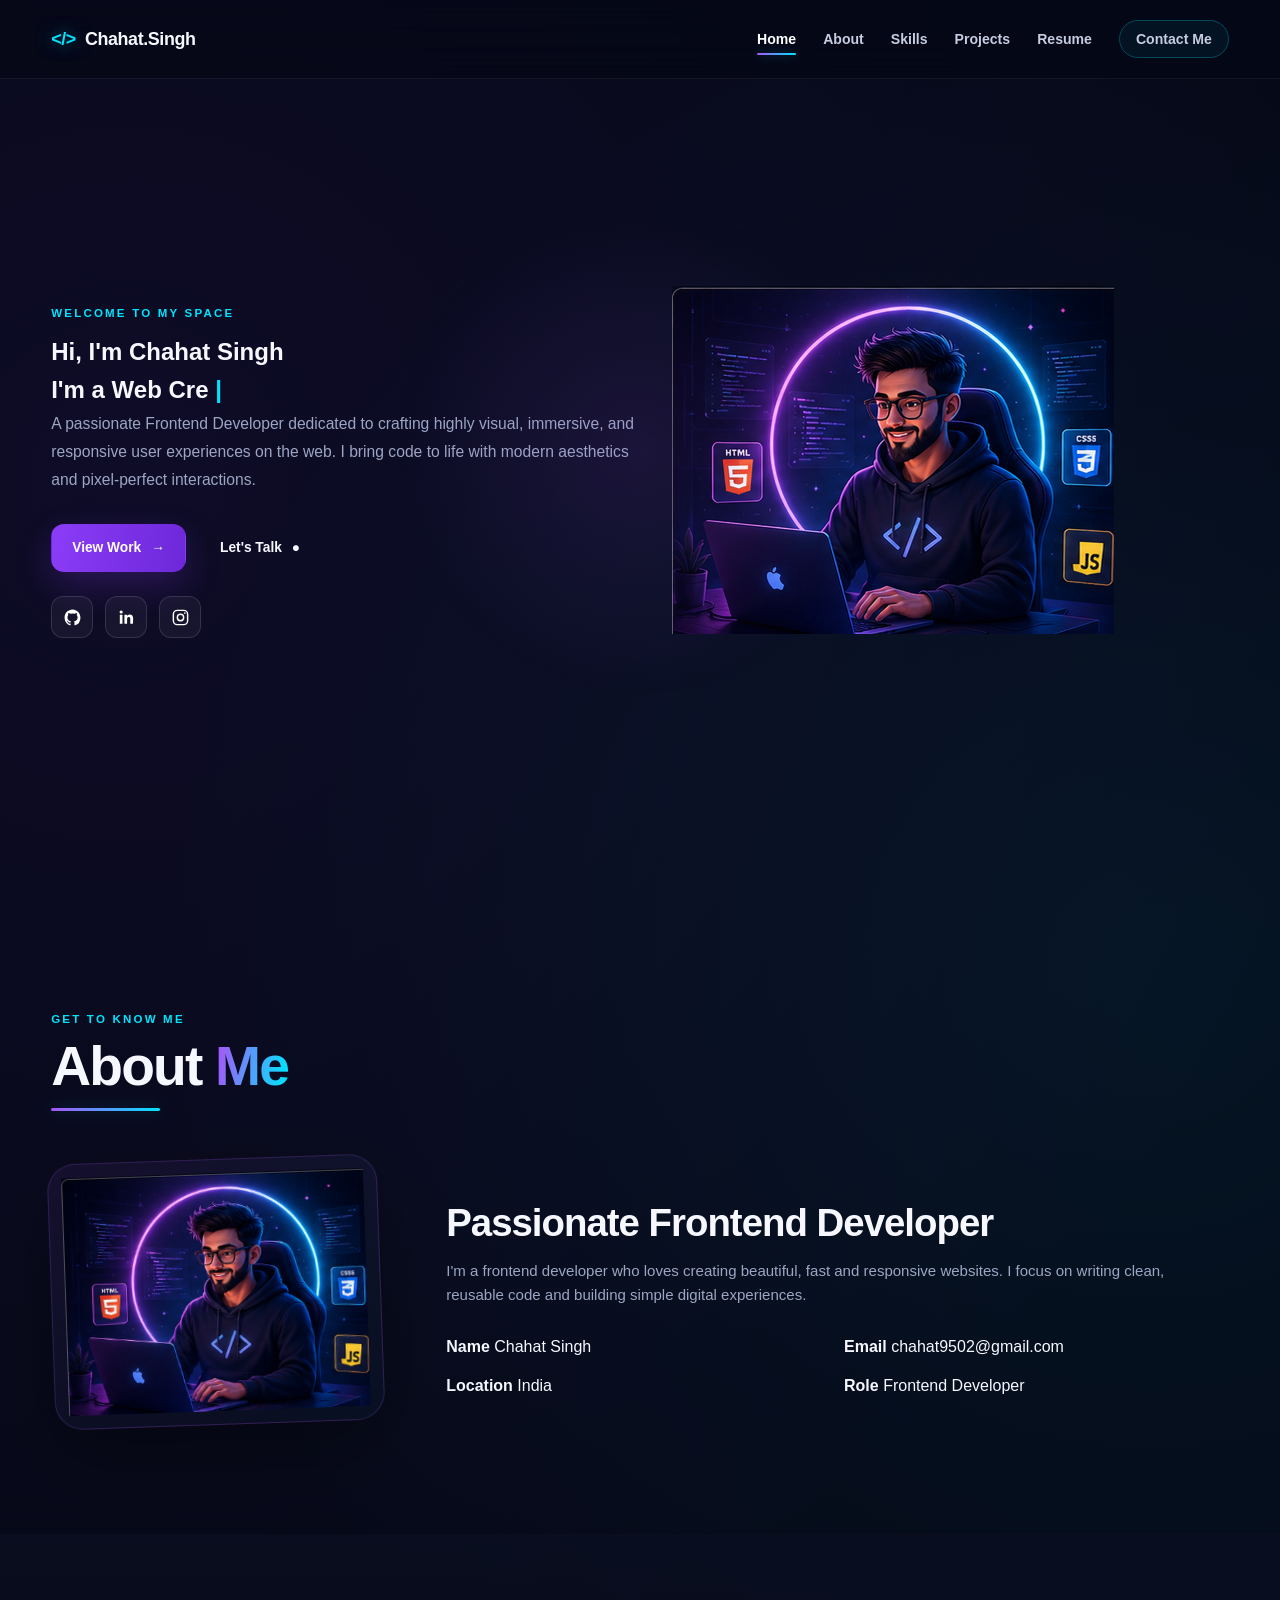
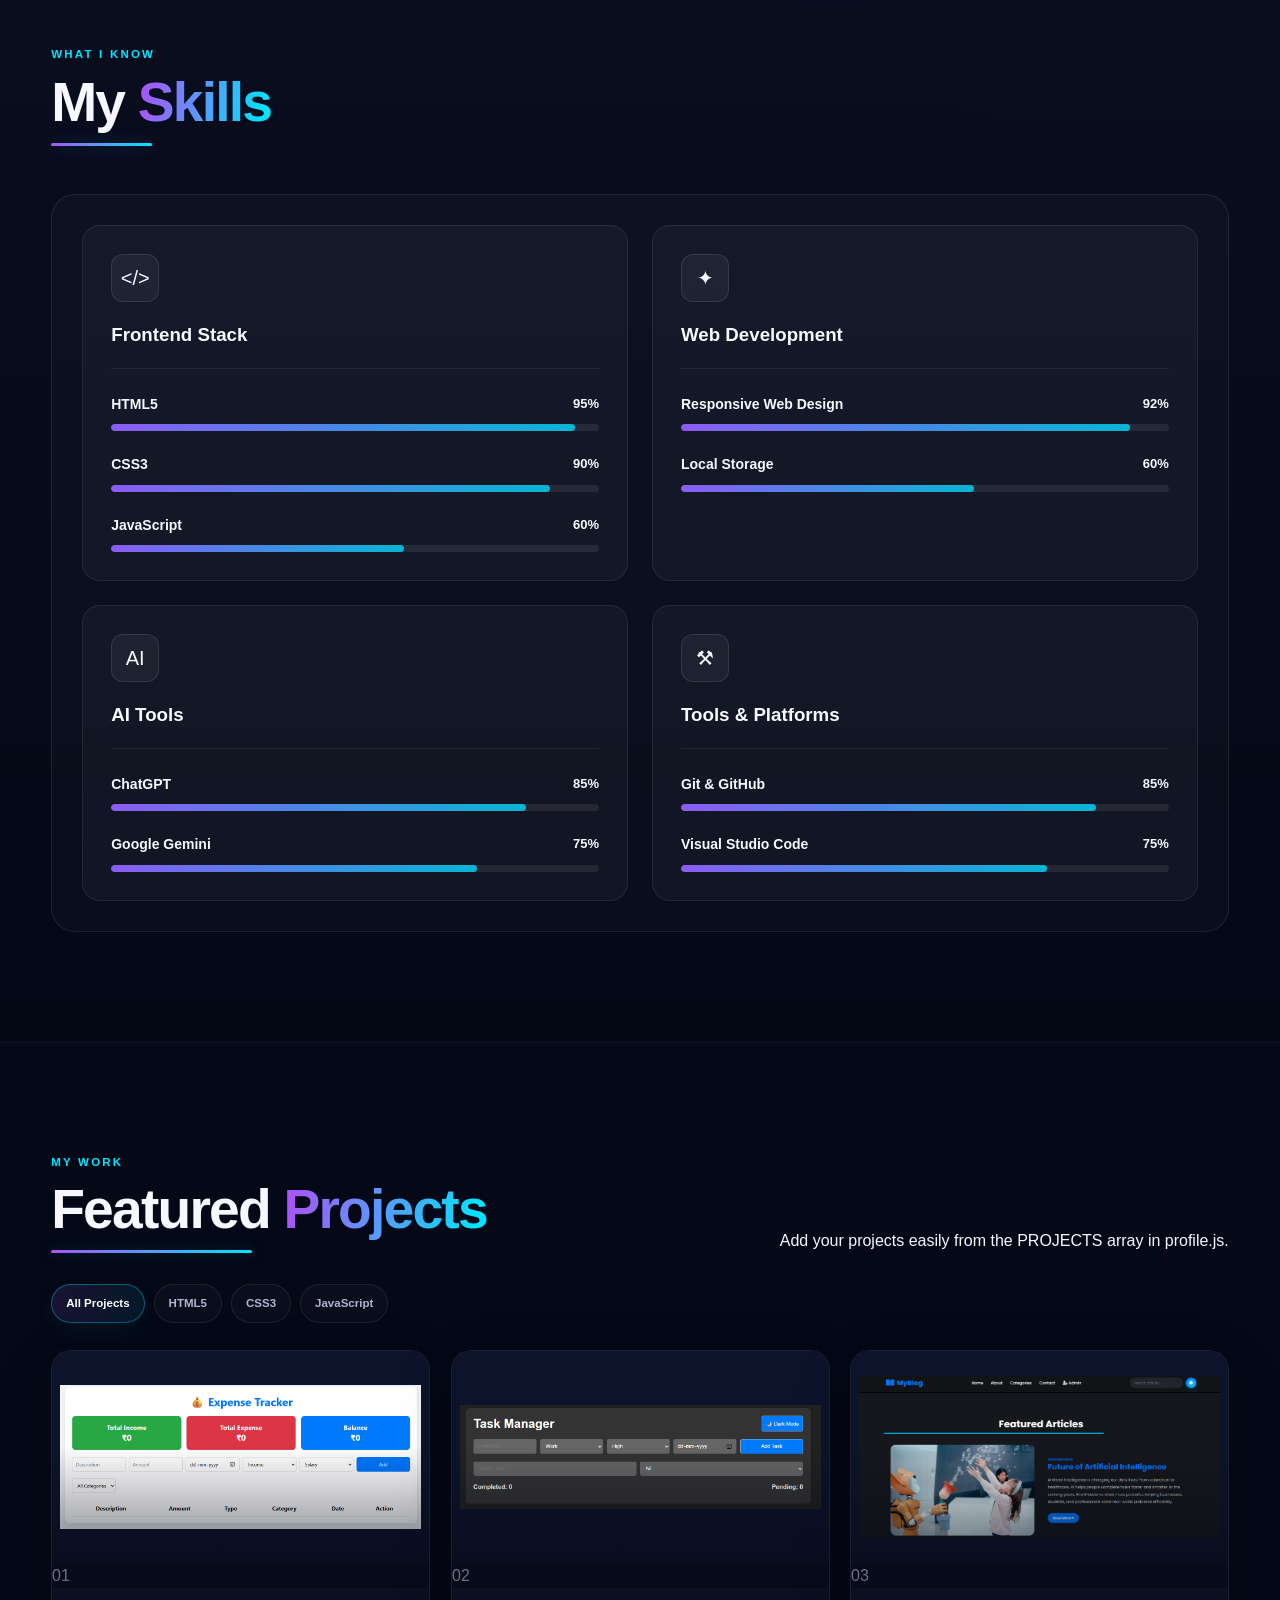
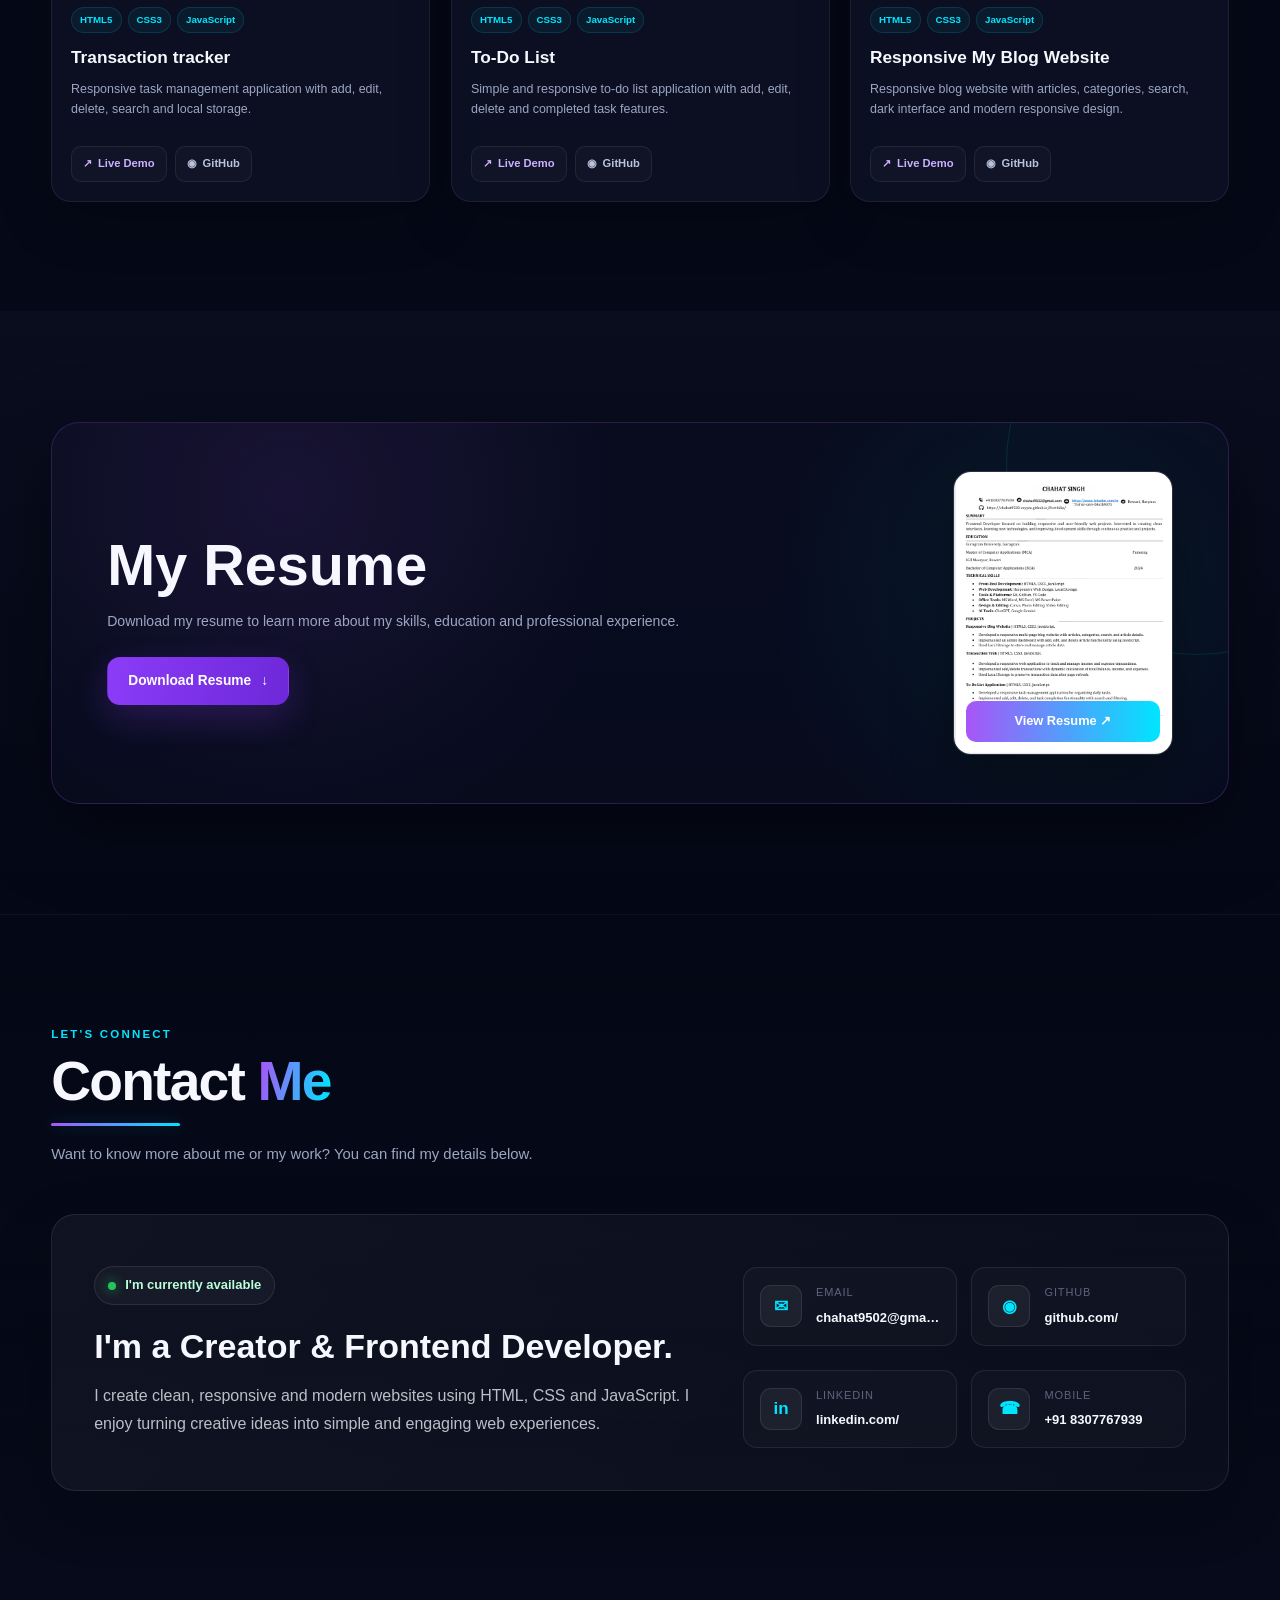
==== commit d4e80a2a: "Update index.html" ====
--- a/index.html
+++ b/index.html
@@ -589,7 +589,7 @@
 
 
             <a
-              href="resume.pdf"
+              href="resume.png"
               download
               class="btn btn-primary"
             >
@@ -612,7 +612,7 @@
   >
 
   <a
-    href="resume.pdf"
+    href="resume.png"
     target="_blank"
     rel="noopener noreferrer"
     class="resume-preview-btn"
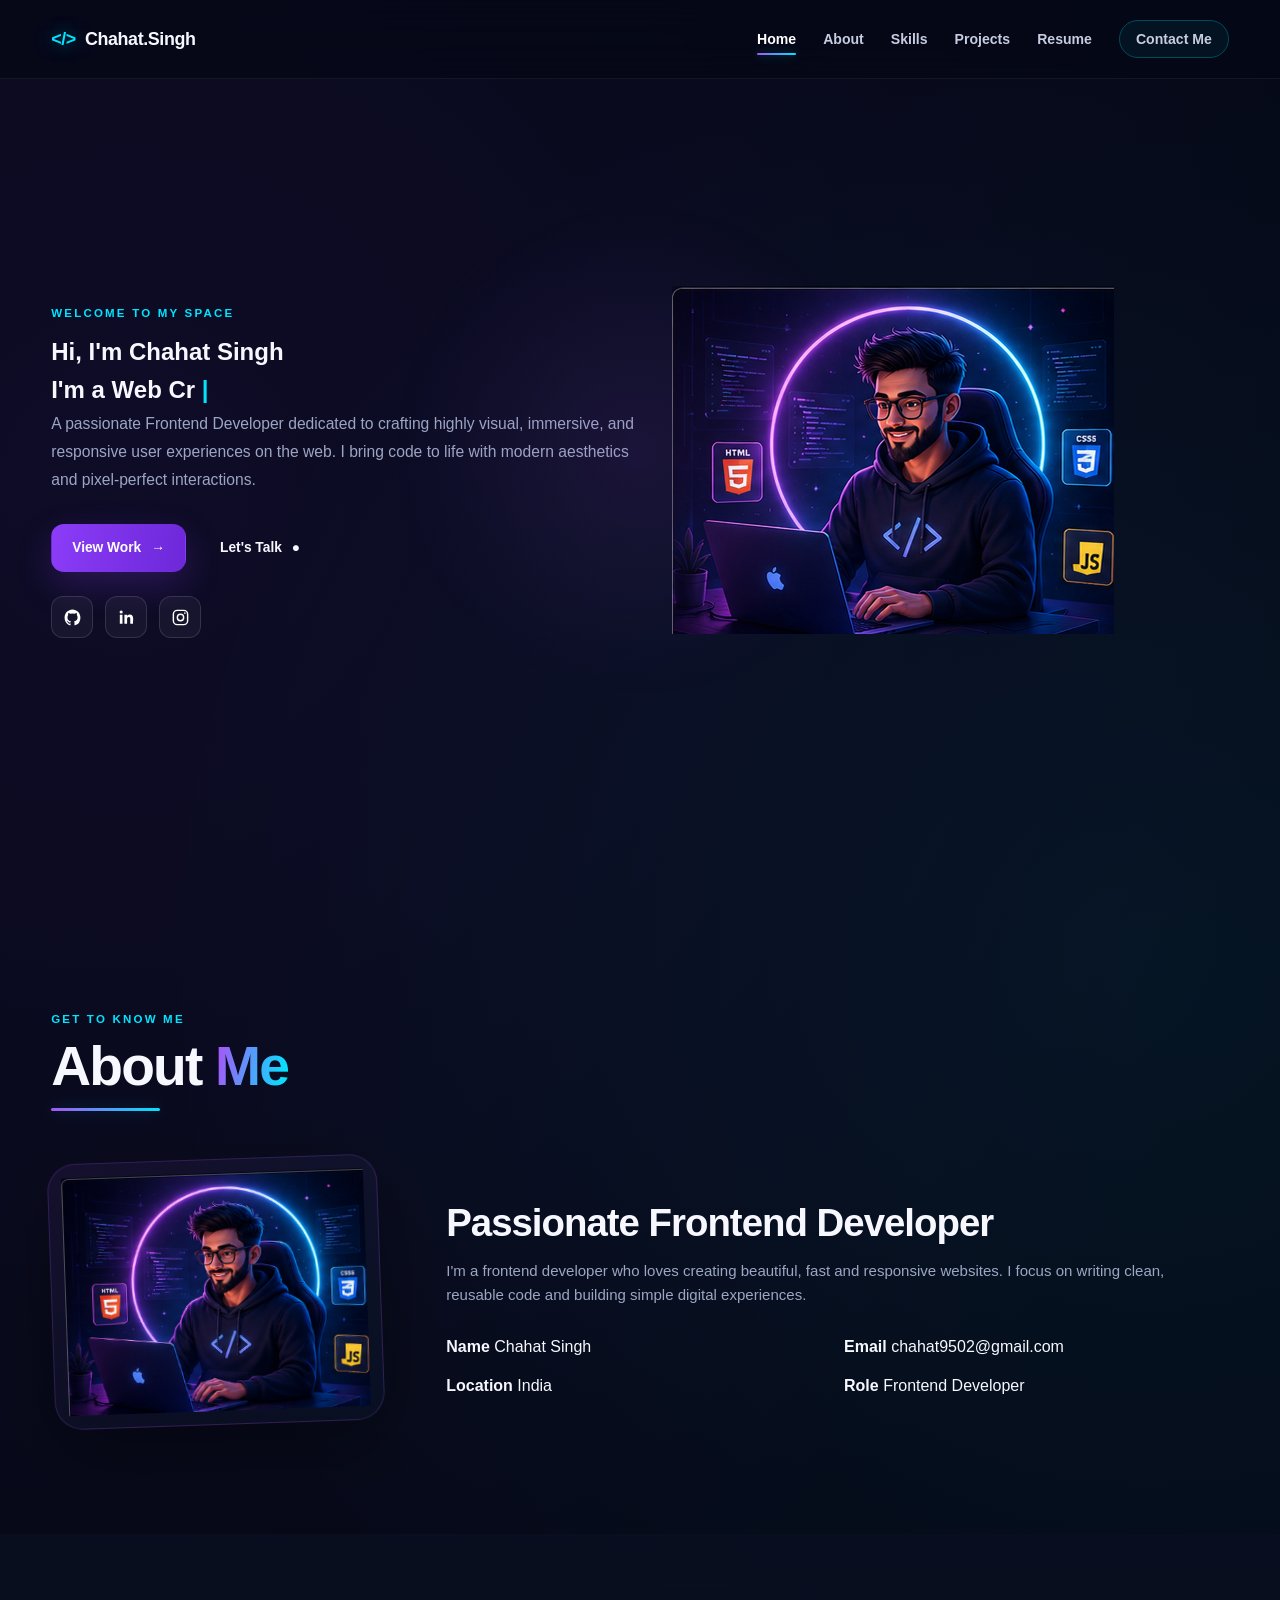
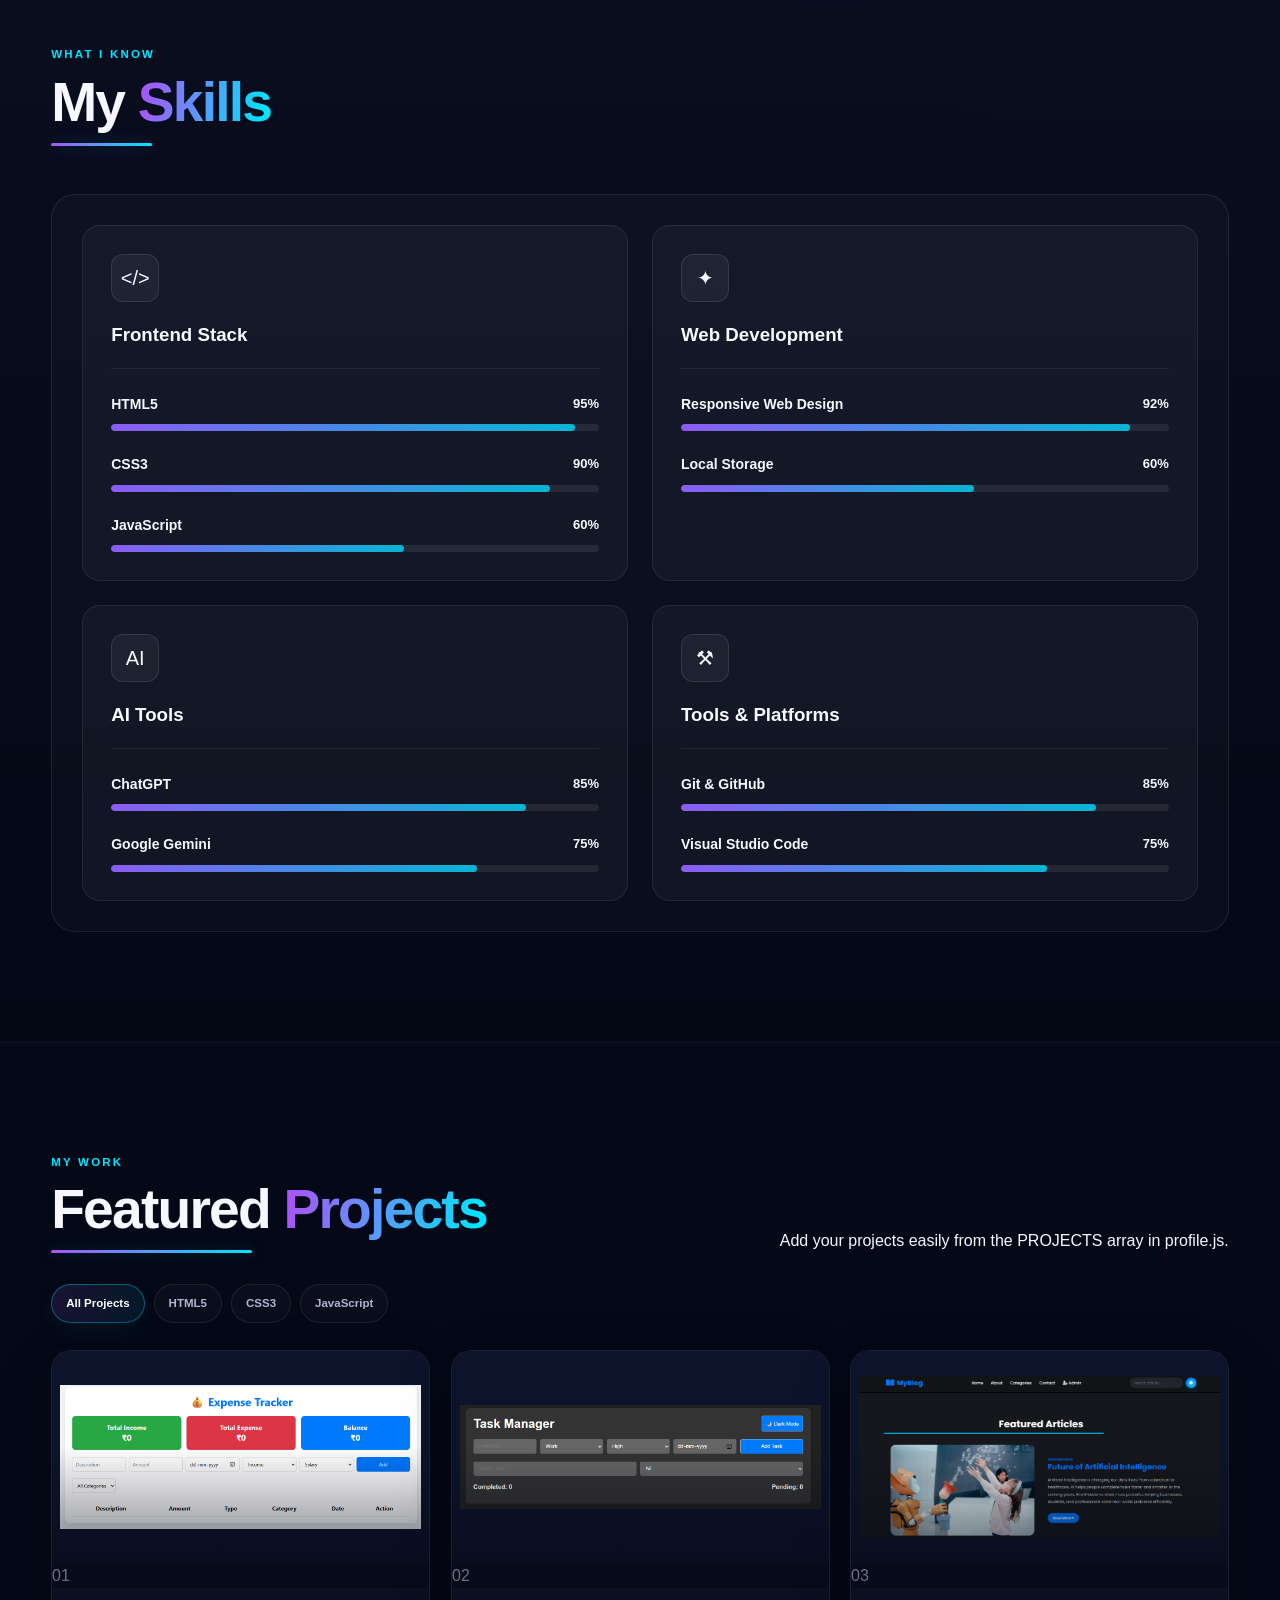
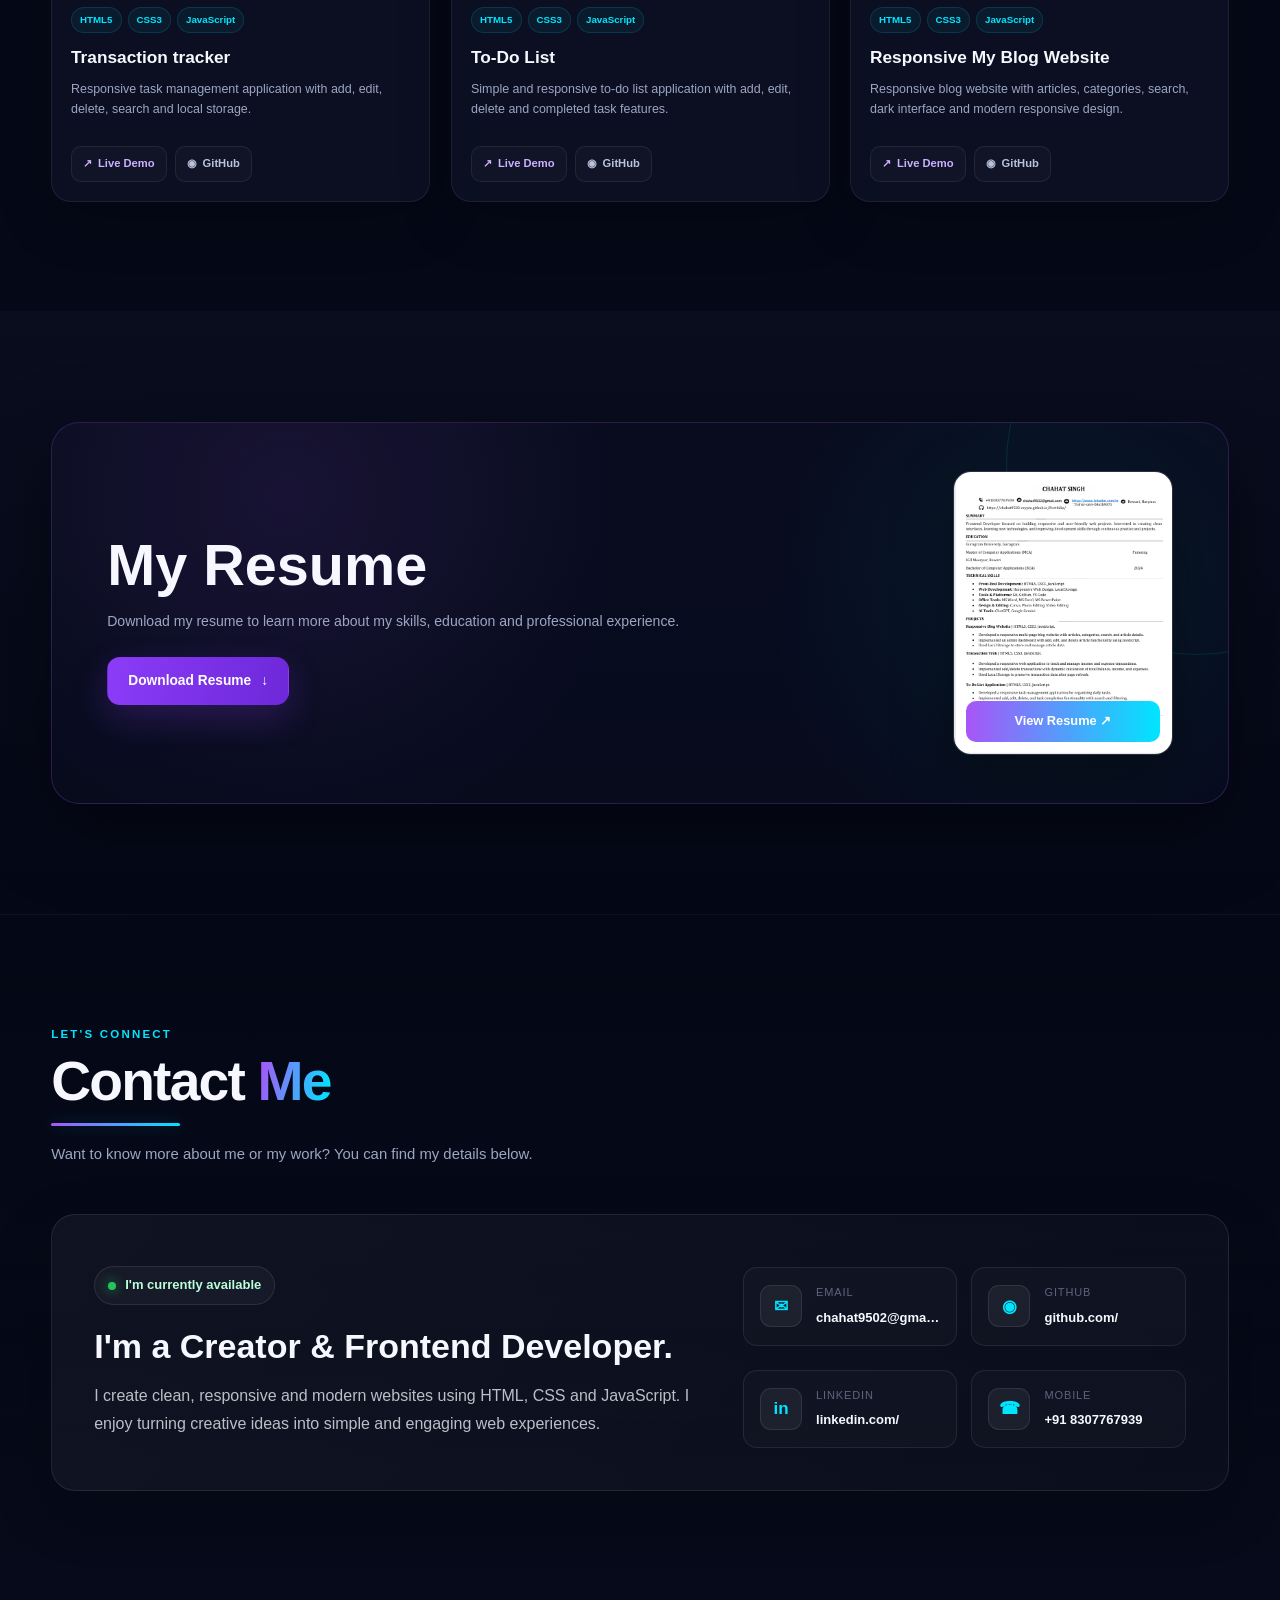
==== commit fd0e7f93: "Update index.html" ====
--- a/index.html
+++ b/index.html
@@ -589,7 +589,7 @@
 
 
             <a
-              href="resume.png"
+              href="images/resume.png"
               download
               class="btn btn-primary"
             >
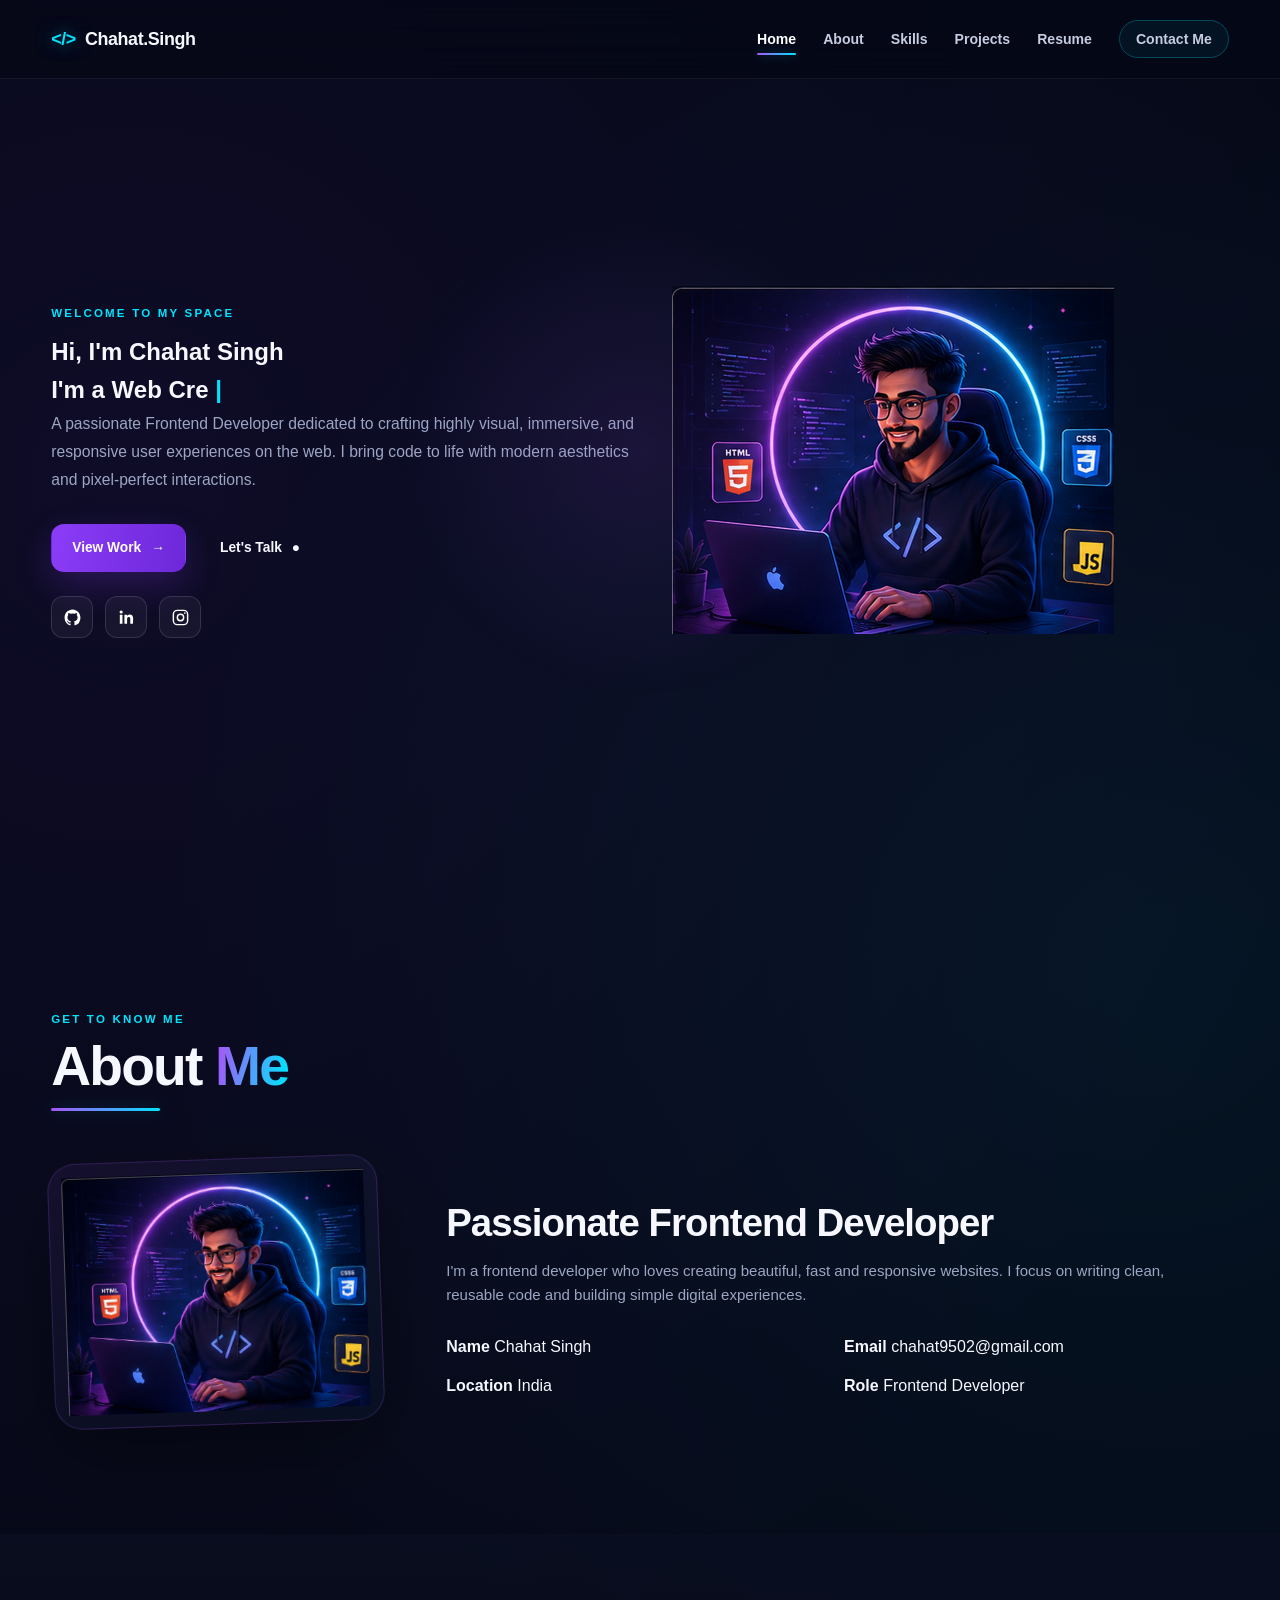
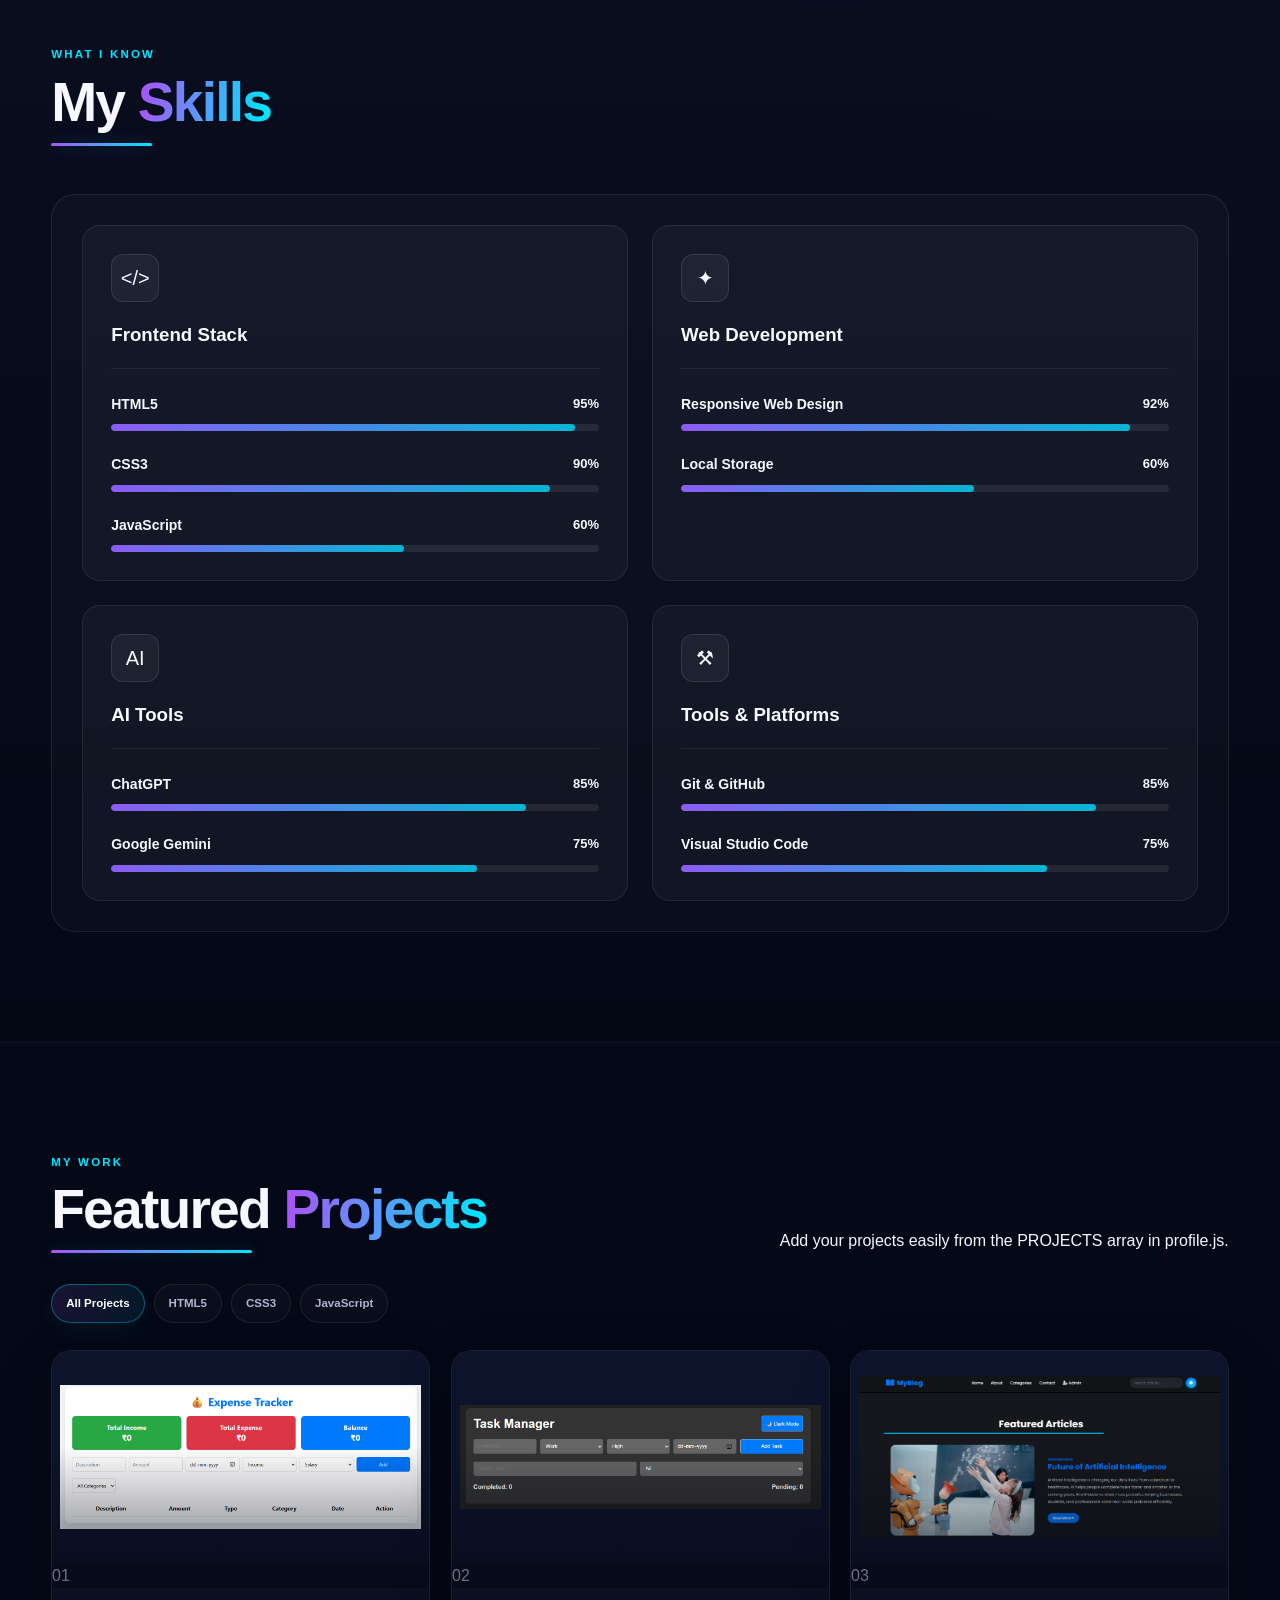
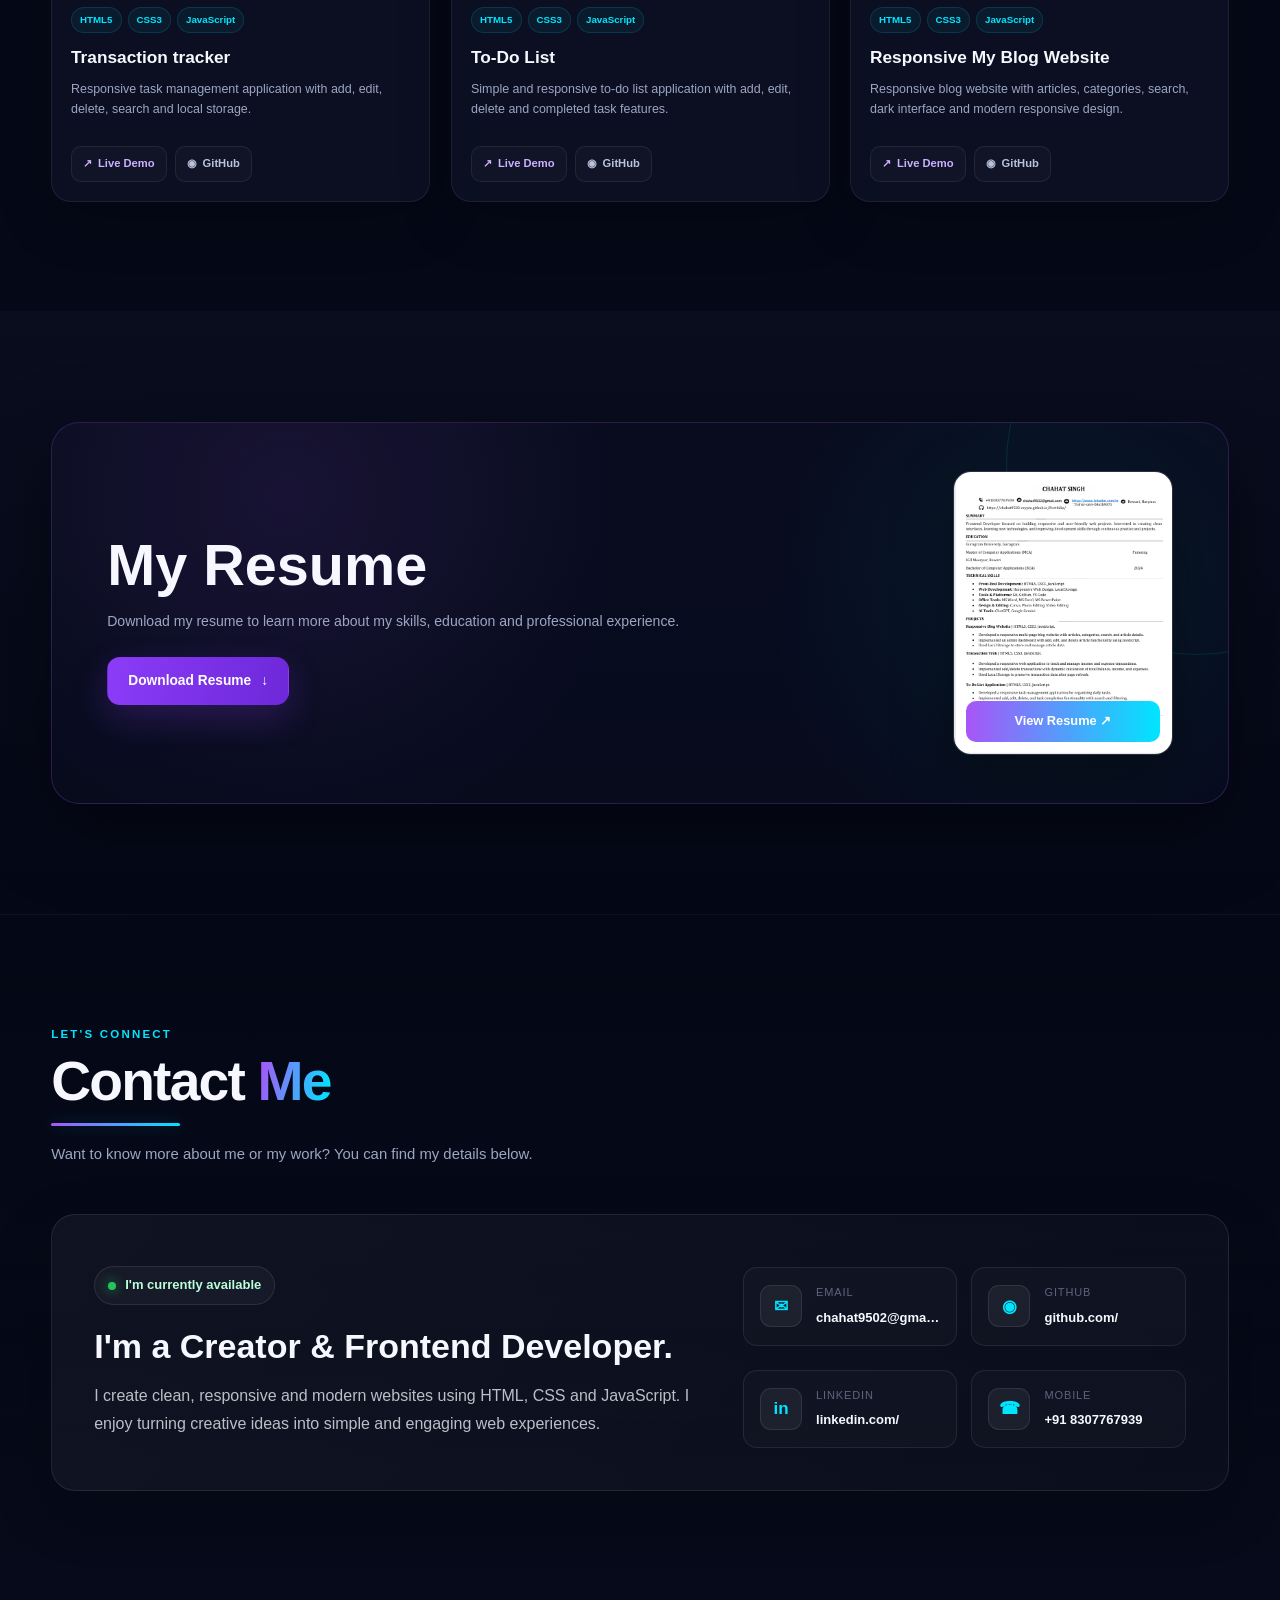
==== commit eddd67a2: "Update index.html" ====
--- a/index.html
+++ b/index.html
@@ -612,7 +612,7 @@
   >
 
   <a
-    href="resume.png"
+    href="images/resume.png"
     target="_blank"
     rel="noopener noreferrer"
     class="resume-preview-btn"
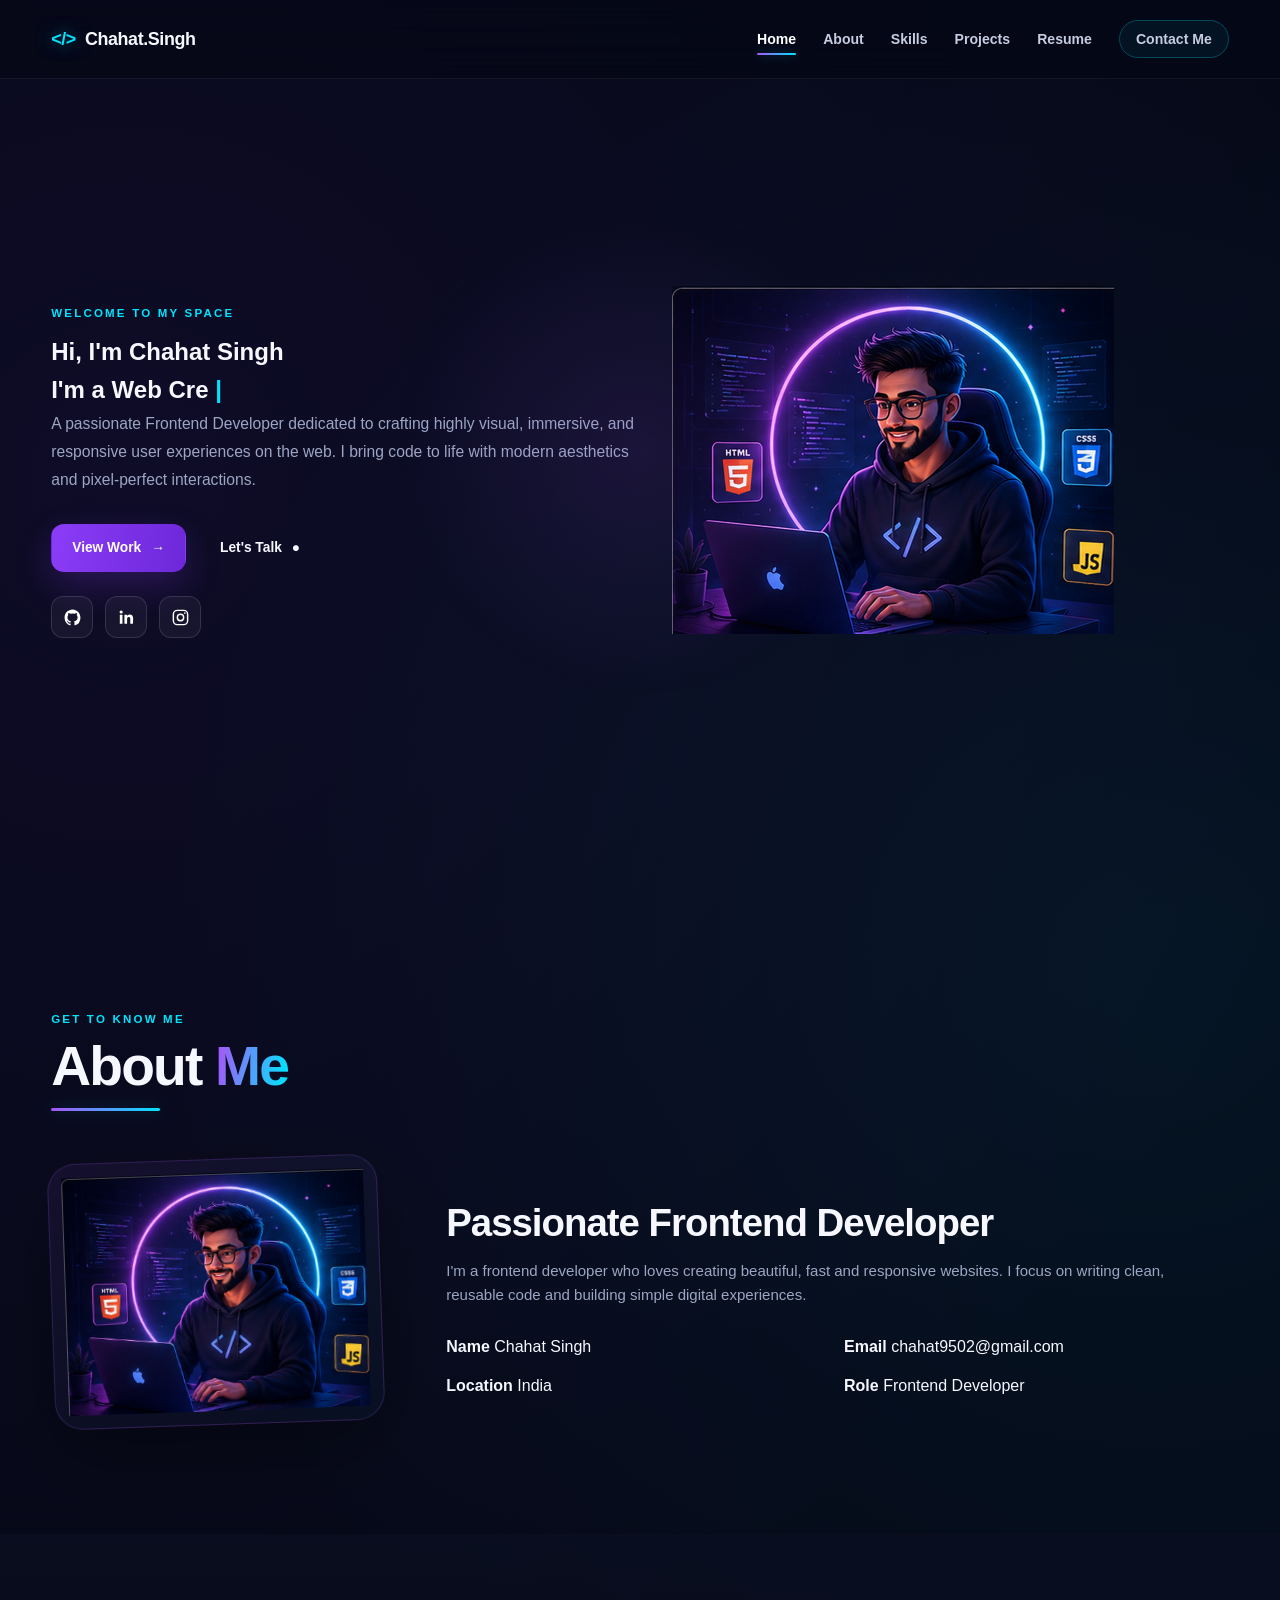
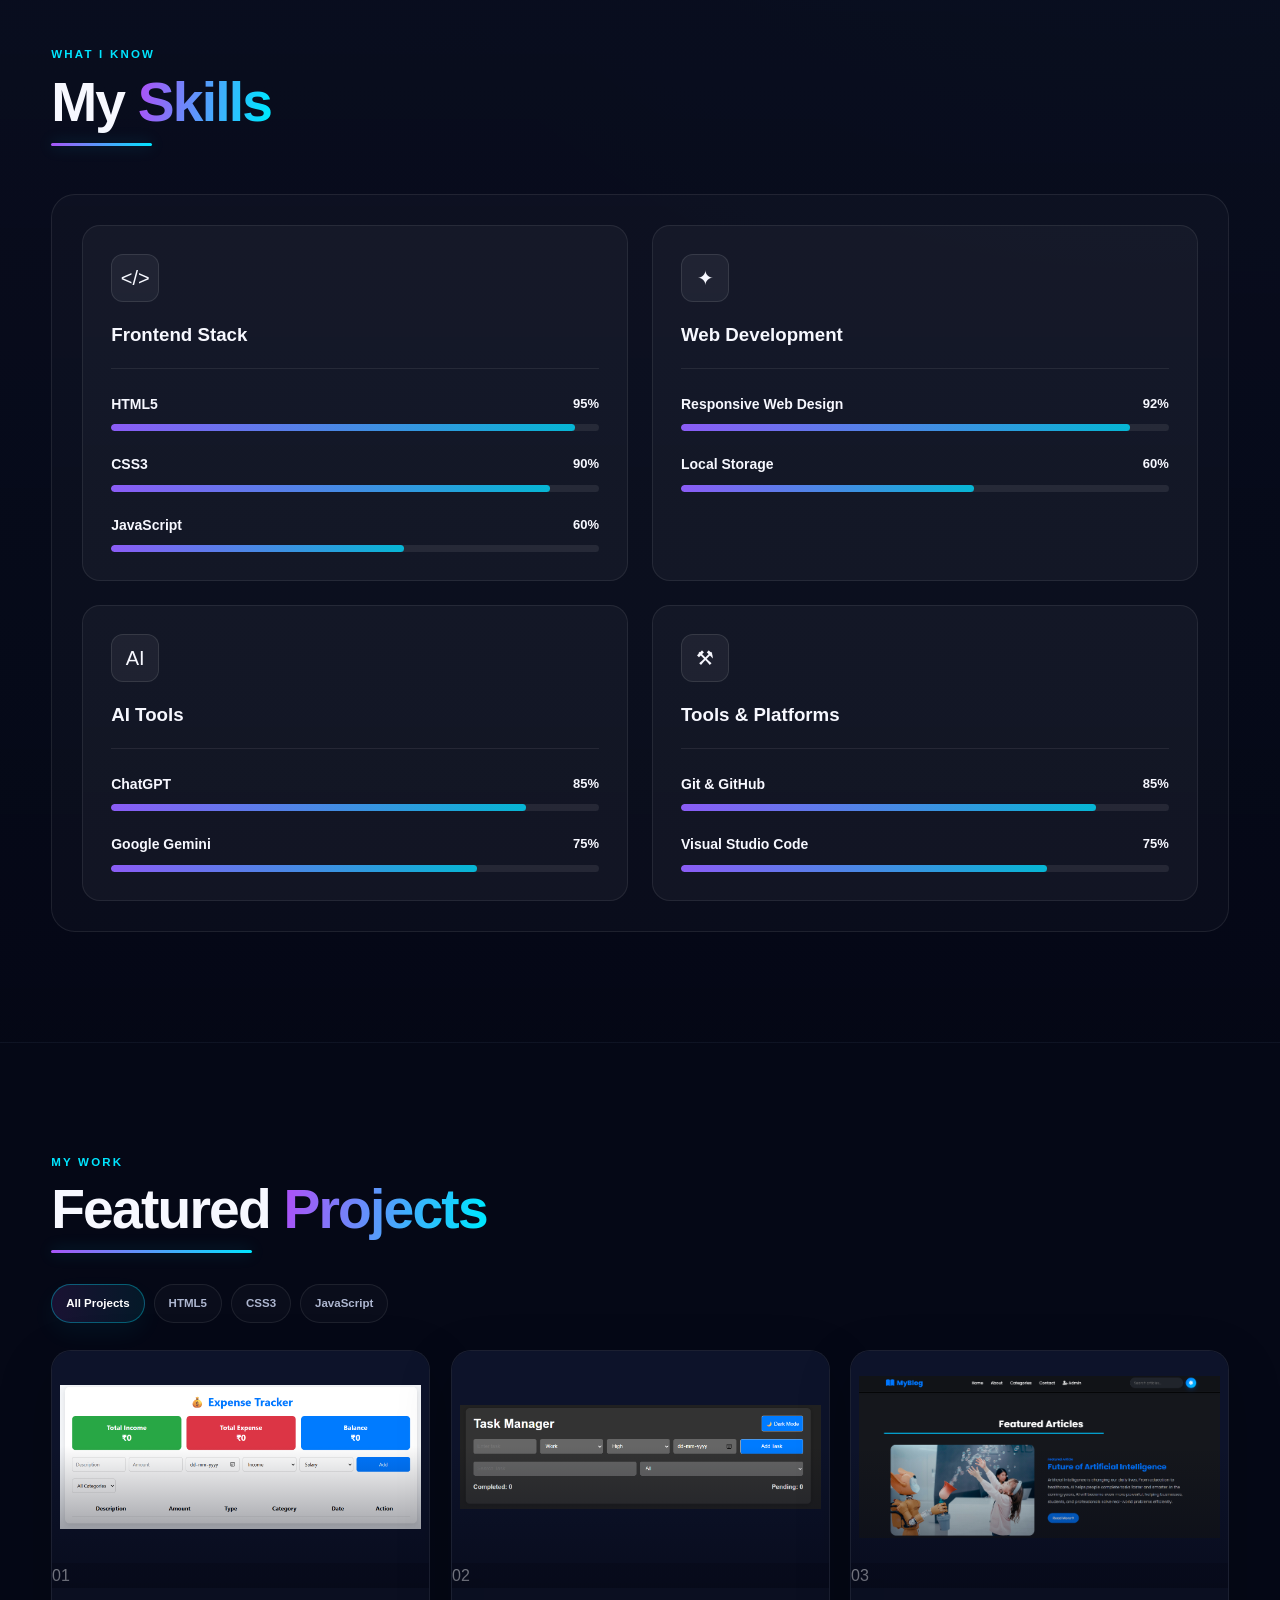
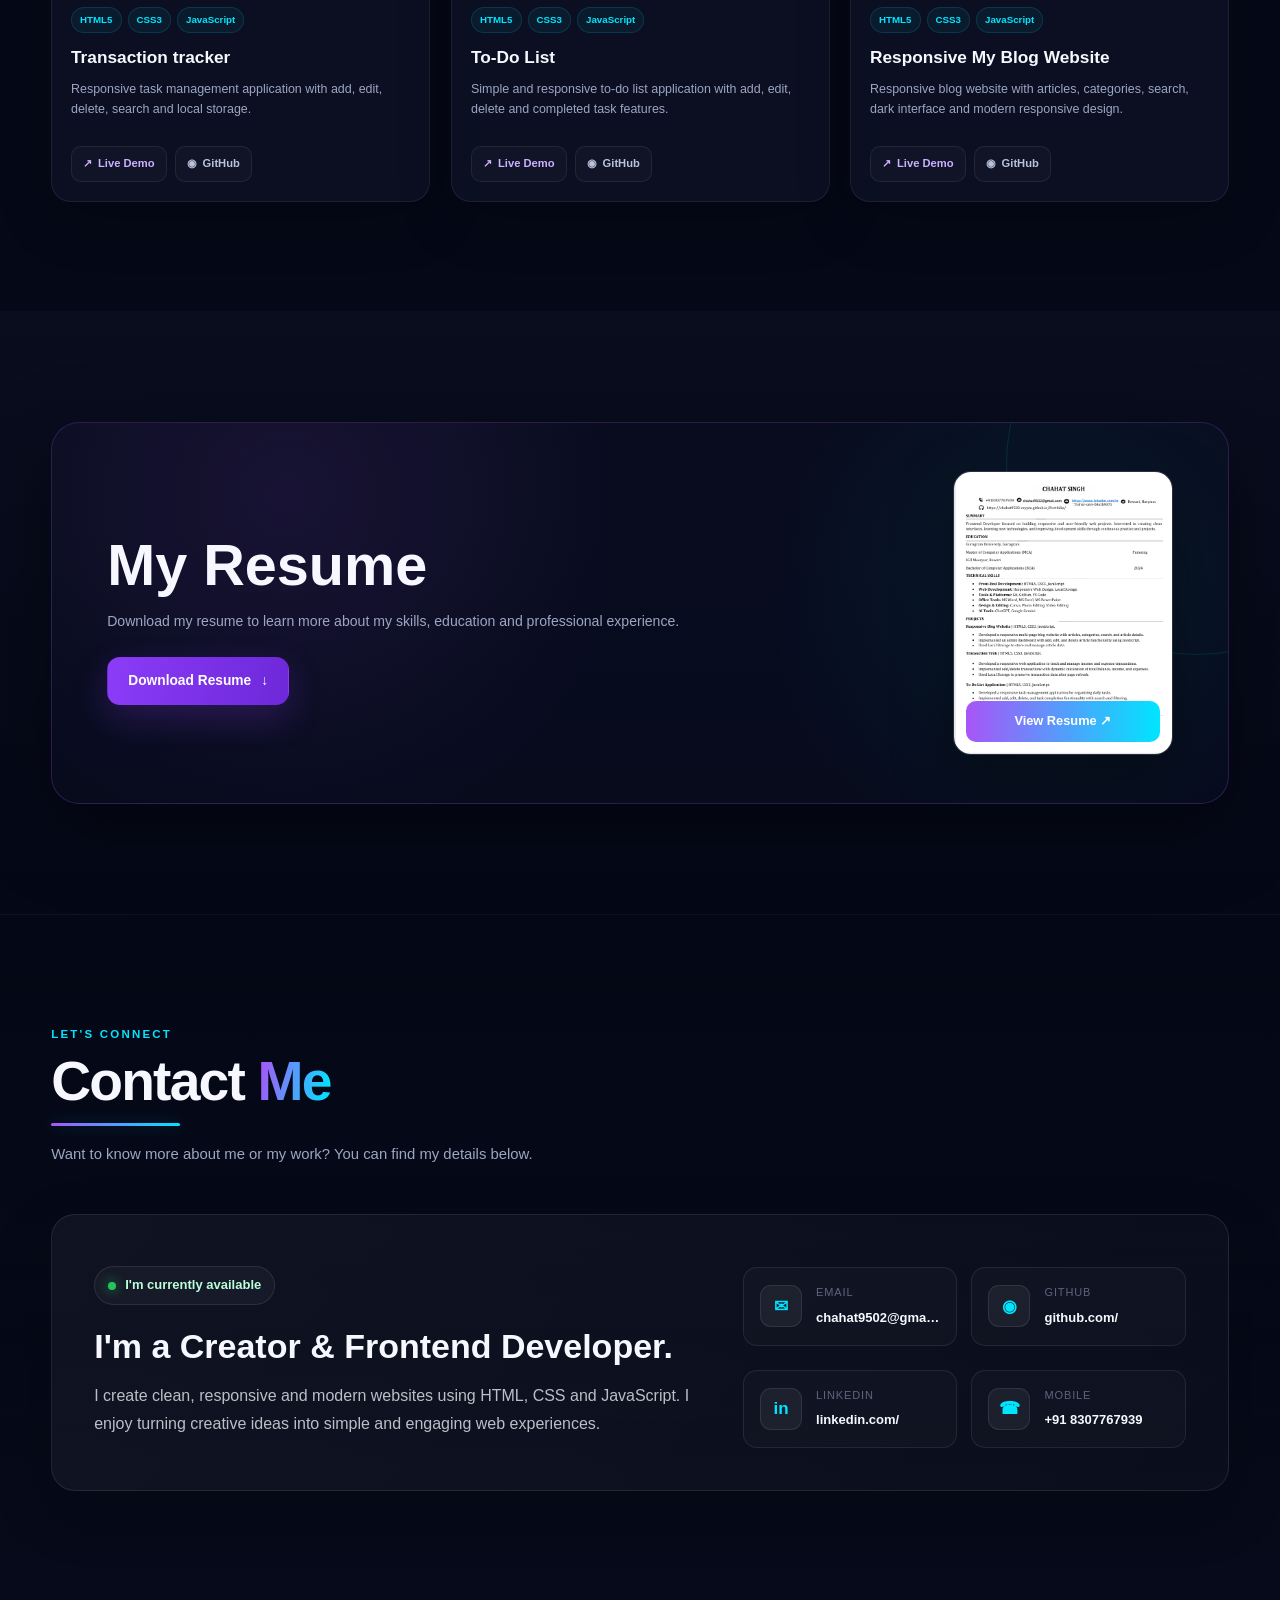
==== commit fc1fa5ac: "Update index.html" ====
--- a/index.html
+++ b/index.html
@@ -495,16 +495,7 @@
             </h2>
 
           </div>
-
-
-          <p class="small-note">
-
-            Add your projects easily from
-            the PROJECTS array in profile.js.
-
-          </p>
-
-        </div>
+</div>
 
 
         <div class="project-filters">
@@ -520,7 +511,7 @@
 
           <button
             class="filter-btn"
-            data-filter="HTML"
+            data-filter="HTML5"
             type="button"
           >
             HTML5
@@ -529,7 +520,7 @@
 
           <button
             class="filter-btn"
-            data-filter="CSS"
+            data-filter="CSS3"
             type="button"
           >
             CSS3
@@ -589,7 +580,7 @@
 
 
             <a
-              href="images/resume.png"
+              href="resume.pdf"
               download
               class="btn btn-primary"
             >
@@ -664,7 +655,7 @@
         <div class="simple-contact-card reveal">
 
 
-          <!-- LEFT -->
+         
 
           <div class="simple-contact-intro">
 
